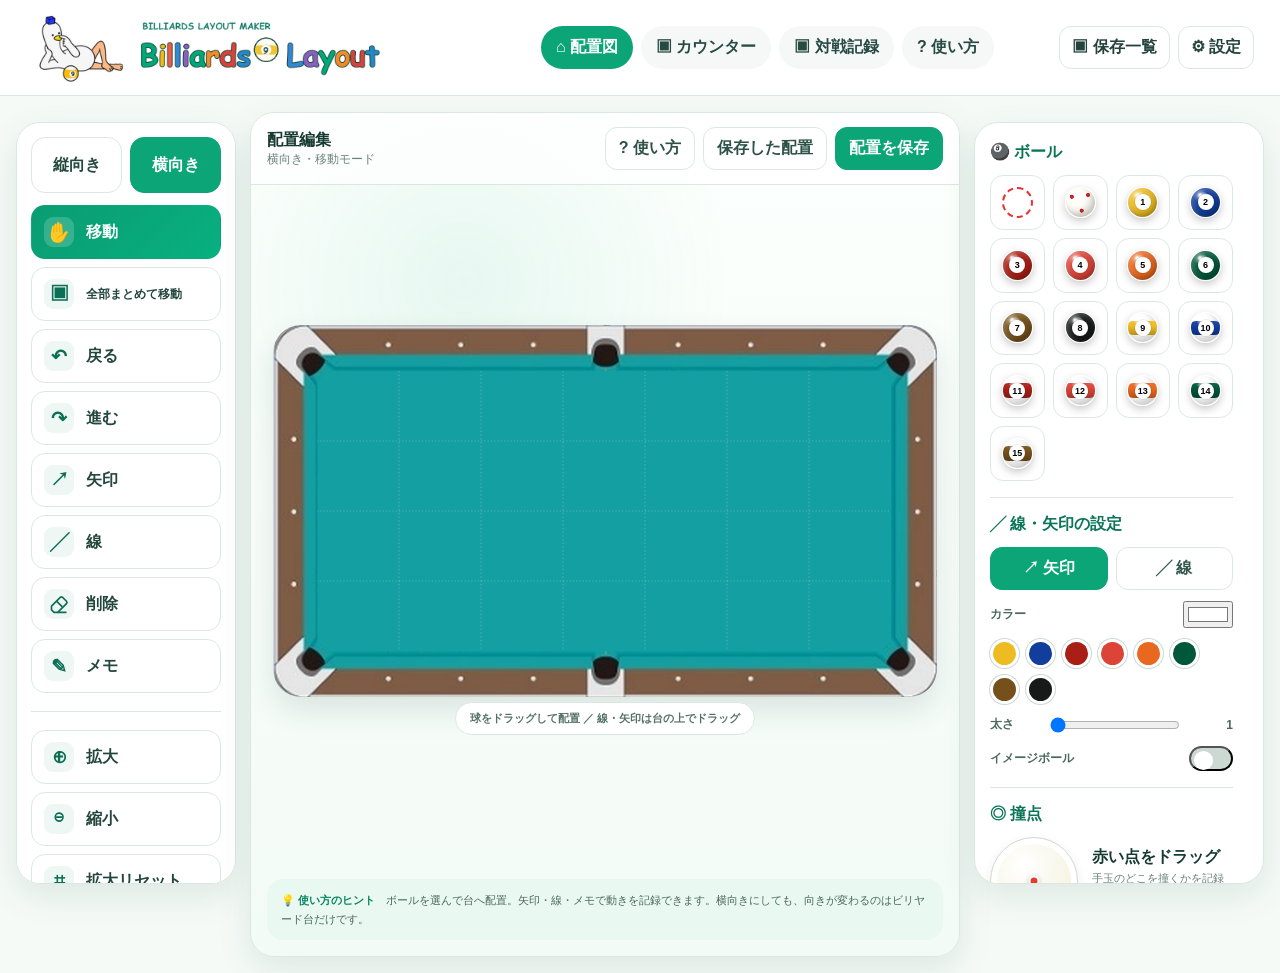
==== index.html @ 6b0c20bd "Point Counter nav to fresh redesigned page" ====
<!doctype html>
<html lang="ja">
<head>
<meta charset="utf-8">
<meta name="viewport" content="width=device-width,initial-scale=1,maximum-scale=1,user-scalable=no">
<title>Billiards - Layout</title>
<style>
:root{
  --green:#0ba577; --green2:#07845f; --deep:#123d35; --mint:#edf9f4;
  --line:#dbe8e2; --paper:#fff; --soft:#f8fbf9; --yellow:#ffc928;
  --shadow:0 12px 34px rgba(24,77,62,.10);
}
*{box-sizing:border-box}
html,body{margin:0;min-height:100%;font-family:Inter,"Hiragino Kaku Gothic ProN","Yu Gothic",Meiryo,sans-serif;color:#163a32;background:#f5faf7}
button,input,select,textarea{font:inherit}
button{cursor:pointer}
body{overflow-x:hidden}

.app-header{
  height:96px;background:#fff;border-bottom:1px solid var(--line);
  display:flex;align-items:center;justify-content:space-between;padding:0 26px;
  position:sticky;top:0;z-index:50
}
.brand{display:flex;align-items:center;min-width:450px}
.brand-ball{
  width:46px;height:46px;border-radius:50%;background:radial-gradient(circle at 35% 30%,#417b68,#12352d 70%);
  color:white;display:grid;place-items:center;font-weight:900;font-size:20px;border:2px solid #0a3229;
  box-shadow:inset 0 0 0 5px rgba(255,255,255,.06)
}
.brand small{display:block;letter-spacing:.14em;color:#0b8e67;font-weight:800;font-size:10px}
.brand h1{margin:2px 0 0;font-size:23px;letter-spacing:.02em}
.topnav{display:flex;align-items:center;gap:8px}
.topnav button{
  border:0;background:#f5f8f6;color:#274a41;border-radius:999px;padding:11px 15px;font-weight:800
}
.topnav button.active{background:var(--green);color:white}
.header-actions{display:flex;gap:8px}
.header-actions button{
  border:1px solid var(--line);background:white;border-radius:12px;padding:10px 12px;font-weight:800;color:#24443b
}

.quick-help{
  background:#fff;padding:10px 26px;border-bottom:1px solid var(--line);font-size:12px;color:#557168
}
.quick-help b{color:#0b8e67}
.layout{
  display:grid;grid-template-columns:220px minmax(520px,1fr) 290px;
  gap:14px;padding:16px;max-width:1536px;margin:0 auto;min-height:calc(100vh - 122px)
}
.panel{
  background:#fff;border:1px solid var(--line);border-radius:24px;box-shadow:var(--shadow)
}

/* left menu */
.left-panel{
  padding:14px;max-height:calc(100vh - 138px);overflow:auto;position:sticky;top:122px;align-self:start
}
.left-panel::-webkit-scrollbar{width:7px}
.left-panel::-webkit-scrollbar-thumb{background:#cdded6;border-radius:9px}
.orientation{display:grid;grid-template-columns:1fr 1fr;gap:8px;margin-bottom:12px}
.orientation button{
  min-height:56px;border:1px solid var(--line);background:#fff;border-radius:14px;font-weight:900;color:#264a40
}
.orientation button.active{background:var(--green);color:#fff;border-color:var(--green)}
.tool-list{display:grid;gap:8px}
.tool{
  width:100%;display:flex;align-items:center;gap:12px;min-height:54px;border:1px solid var(--line);
  border-radius:14px;background:#fff;color:#23463d;padding:9px 12px;font-weight:800;text-align:left
}
.tool .ico{
  width:30px;height:30px;border-radius:9px;background:#eef7f3;display:grid;place-items:center;
  font-size:19px;color:#0b6f56;flex:0 0 auto
}
.tool small{font-size:10px;color:#789087;font-weight:700}
.tool.active{background:linear-gradient(135deg,#0a9c72,#08b080);color:#fff;border-color:transparent}
.tool.active .ico{background:rgba(255,255,255,.18);color:#fff}
.tool.active small{color:#dff9ef}
.divider{height:1px;background:var(--line);margin:10px 0}
.danger{color:#8a3a35}.danger .ico{color:#b04b43;background:#fff1ef}

/* center */
.center-panel{
  position:relative;min-height:760px;overflow:hidden;background:
    radial-gradient(circle at 30% 20%,rgba(13,170,123,.08),transparent 32%),
    linear-gradient(#fcfffd,#f3fbf7);
  display:flex;flex-direction:column
}
.center-top{
  display:flex;justify-content:space-between;align-items:center;padding:14px 16px;border-bottom:1px solid var(--line);background:rgba(255,255,255,.78)
}
.center-top .status{font-size:12px;color:#6b837a}
.center-actions{display:flex;gap:8px}
.center-actions button{
  border:1px solid var(--line);background:#fff;border-radius:12px;padding:10px 13px;font-weight:900;color:#2d5148
}
.center-actions .primary{background:var(--green);color:#fff;border-color:var(--green)}
.stage{
  position:relative;flex:1;min-height:680px;display:grid;place-items:center;padding:26px 180px 48px 36px
}
.table-shell{position:relative;transform-origin:center;transition:transform .15s ease}
.table{
  width:360px;height:600px;border-radius:24px;padding:18px;position:relative;
  background:linear-gradient(90deg,#7b421f,#b66a34 13%,#8a451d 28%,#c37a40 55%,#7b421f 100%);
  box-shadow:0 24px 42px rgba(44,62,55,.20),inset 0 0 0 4px rgba(74,34,13,.42);
  transition:width .24s ease,height .24s ease
}
.table.landscape{width:650px;height:380px}
.cloth{
  position:relative;width:100%;height:100%;overflow:hidden;border-radius:12px;background:#08a978;
  border:2px solid rgba(0,0,0,.18);touch-action:none;
}
.cloth.grid{
  background-color:#08a978;
  background-image:linear-gradient(rgba(255,255,255,.25) 1px,transparent 1px),
                   linear-gradient(90deg,rgba(255,255,255,.25) 1px,transparent 1px);
  background-size:25% 14.285714%;
}
.cloth:before{
  content:"";position:absolute;left:50%;top:0;bottom:0;border-left:1px dashed rgba(255,255,255,.32)
}
.table.landscape .cloth:before{left:0;right:0;top:50%;bottom:auto;border-left:0;border-top:1px dashed rgba(255,255,255,.32)}
.pocket{position:absolute;width:30px;height:30px;border-radius:50%;background:#0b0c0c;z-index:5;box-shadow:inset 0 0 0 2px #000}
.p1{left:4px;top:4px}.p2{right:4px;top:4px}.p3{left:4px;top:50%;transform:translateY(-50%)}.p4{right:4px;top:50%;transform:translateY(-50%)}.p5{left:4px;bottom:4px}.p6{right:4px;bottom:4px}
.table.landscape .p3{left:50%;top:4px;transform:translateX(-50%)}.table.landscape .p4{left:50%;right:auto;top:auto;bottom:4px;transform:translateX(-50%)}
.ball{
  position:absolute;width:34px;height:34px;border-radius:50%;transform:translate(-50%,-50%);
  display:grid;place-items:center;font-weight:900;font-size:11px;color:#101010;border:2px solid rgba(255,255,255,.92);
  box-shadow:0 3px 8px rgba(0,0,0,.24);z-index:10;user-select:none;touch-action:none
}
.ball span{background:#fff;border-radius:50%;min-width:15px;height:15px;display:grid;place-items:center;font-size:9px}
.ball.cue span{display:none}
.ball.ghost{background:rgba(255,255,255,.12)!important;border:2px dashed #e53333!important;box-shadow:none!important;opacity:1}
.ball.ghost span{display:none}
#lineSvg{position:absolute;inset:0;width:100%;height:100%;overflow:visible;z-index:8;pointer-events:none}
.draw-line{pointer-events:stroke}
.note{
  position:absolute;z-index:12;min-width:90px;max-width:190px;padding:7px 9px;border-radius:10px;
  background:#fff7d7;color:#3a493f;border:1px solid #f0dc95;box-shadow:0 5px 14px rgba(0,0,0,.10);
  font-size:12px;font-weight:800;transform:translate(-50%,-50%);touch-action:none
}
.table-hint{
  position:absolute;left:50%;bottom:-38px;transform:translateX(-50%);
  background:white;border:1px solid var(--line);border-radius:999px;padding:8px 14px;font-size:11px;font-weight:800;color:#557168;white-space:nowrap
}

/* mascot / GPT-pet-ish */
.pet-zone{position:absolute;right:10px;bottom:8px;width:180px;height:250px;pointer-events:none;z-index:20}
.pet-bubble{
  position:absolute;right:4px;top:0;width:154px;background:#fffdf6;border:1px solid #e7e1ce;border-radius:28px;
  padding:13px 15px;font-size:12px;font-weight:900;line-height:1.55;box-shadow:0 8px 24px rgba(64,82,72,.10);
  transform:rotate(-4deg);opacity:.94
}
.pet-bubble:after{content:"";position:absolute;right:38px;bottom:-13px;border:8px solid transparent;border-top-color:#fffdf6;transform:rotate(-18deg)}
.pet{
  position:absolute;width:125px;right:4px;bottom:0;filter:drop-shadow(0 7px 5px rgba(50,70,60,.12));
  animation:petBob 2.6s ease-in-out infinite
}
@keyframes petBob{0%,100%{transform:translate(0,0) rotate(-1deg)}50%{transform:translate(-5px,-9px) rotate(2deg)}}
.pet-zone.walk .pet{animation:petWalk 5.4s ease-in-out infinite}
@keyframes petWalk{
  0%,100%{transform:translate(0,0) rotate(-1deg)}
  30%{transform:translate(-25px,-8px) rotate(3deg)}
  55%{transform:translate(-48px,1px) rotate(-2deg)}
  78%{transform:translate(-20px,-12px) rotate(2deg)}
}

/* right */
.right-panel{padding:15px;max-height:calc(100vh - 138px);overflow:auto;position:sticky;top:122px;align-self:start}
.section{padding:4px 0 16px}.section+.section{border-top:1px solid var(--line);padding-top:16px}
.section-title{display:flex;align-items:center;gap:8px;font-weight:950;color:#0b7557;margin-bottom:12px}
.ball-palette{display:grid;grid-template-columns:repeat(4,1fr);gap:8px}
.ball-pick{
  aspect-ratio:1;border:1px solid var(--line);border-radius:13px;background:#fff;display:grid;place-items:center;padding:5px
}
.mini-ball{
  width:36px;height:36px;border-radius:50%;display:grid;place-items:center;font-size:10px;font-weight:900;border:2px solid white;box-shadow:0 2px 7px rgba(0,0,0,.18)
}
.mini-ball span{background:white;border-radius:50%;width:15px;height:15px;display:grid;place-items:center}
.controls-grid{display:grid;gap:11px}
.row{display:flex;align-items:center;justify-content:space-between;gap:10px;font-size:12px;color:#4d695f;font-weight:800}
.swatches{display:flex;gap:7px;flex-wrap:wrap}
.swatch{width:29px;height:29px;border-radius:50%;border:3px solid #fff;box-shadow:0 0 0 1px #cbdad3}
.swatch.active{box-shadow:0 0 0 3px #0a9f73}
.line-type{display:grid;grid-template-columns:1fr 1fr;gap:8px}
.line-type button{border:1px solid var(--line);background:#fff;border-radius:12px;padding:10px;font-weight:900;color:#34584e}
.line-type button.active{background:var(--green);color:#fff;border-color:var(--green)}
.switch{position:relative;width:44px;height:25px;border-radius:999px;background:#ccd9d3;flex:0 0 auto}
.switch i{position:absolute;width:19px;height:19px;top:3px;left:3px;border-radius:50%;background:#fff;transition:.18s}
.switch.on{background:var(--green)}.switch.on i{left:22px}
.cue-card{display:flex;align-items:center;gap:14px}
.cue-diagram{
  width:88px;height:88px;border-radius:50%;background:radial-gradient(circle at 38% 32%,#fff,#f5f3df 72%,#ddd9c9);
  border:1px solid #cfd9d3;box-shadow:inset 0 0 0 6px #fff,0 4px 12px rgba(0,0,0,.08);position:relative;touch-action:none
}
.tip-dot{position:absolute;width:11px;height:11px;border-radius:50%;background:#e43b30;border:2px solid white;box-shadow:0 1px 4px rgba(0,0,0,.25);transform:translate(-50%,-50%)}
.cue-side button{border:0;background:none;color:#0b6f56;text-decoration:underline;font-weight:900;padding:0;margin-top:7px}
.tip-help{font-size:11px;color:#6c8179;margin-top:3px}
.guide-foot{margin:14px 16px 16px;background:#eaf8f2;border-radius:16px;padding:12px 14px;font-size:11px;color:#49685e;line-height:1.7}
.guide-foot b{color:#07865f}

/* dialogs */
dialog{border:0;border-radius:22px;box-shadow:0 28px 80px rgba(16,48,39,.25);max-width:min(680px,92vw);color:#173c33}
dialog::backdrop{background:rgba(11,39,31,.34);backdrop-filter:blur(3px)}
.dialog-head{display:flex;justify-content:space-between;align-items:center;gap:18px}
.dialog-head h2{margin:0}.dialog-head button{border:0;background:#eef5f2;border-radius:10px;padding:8px 11px}
.guide-list{padding-left:22px;line-height:1.7}.guide-list li{margin:9px 0}.guide-list b{display:block;color:#0a7758}
.saved-list{display:grid;gap:9px;min-width:min(520px,80vw);margin-top:14px}
.saved-item{display:flex;align-items:center;justify-content:space-between;gap:10px;border:1px solid var(--line);border-radius:13px;padding:11px}
.saved-item button{border:0;border-radius:9px;padding:7px 9px;font-weight:800}.open-btn{background:#e8f7f1;color:#087457}.delete-btn{background:#fff0ee;color:#a23d35}
.memo-dialog textarea{width:100%;min-height:110px;border:1px solid var(--line);border-radius:12px;padding:10px;margin:12px 0}
.memo-dialog .actions{display:flex;justify-content:flex-end;gap:8px}.memo-dialog button{border:0;border-radius:10px;padding:9px 12px;font-weight:900}
.memo-dialog .ok{background:var(--green);color:#fff}

@media(max-width:1100px){
  .layout{grid-template-columns:190px minmax(430px,1fr) 250px}
  .stage{padding-right:145px}
  .pet-zone{transform:scale(.88);transform-origin:bottom right}
}
@media(max-width:860px){
  .app-header{height:auto;min-height:68px;padding:10px 13px}.brand h1{font-size:18px}.topnav{display:none}.header-actions{display:none}
  .quick-help{padding:8px 12px}
  .layout{grid-template-columns:76px 1fr;gap:8px;padding:8px}
  .left-panel{padding:8px;top:98px}.orientation{grid-template-columns:1fr}.orientation button{min-height:44px;font-size:12px}
  .tool{padding:7px;justify-content:center}.tool .text{display:none}.tool .ico{width:40px;height:40px}
  .center-panel{min-height:690px}.stage{padding:20px 10px 190px}
  .right-panel{position:relative;top:auto;grid-column:1/-1;max-height:none}
  .pet-zone{right:0;bottom:4px;transform:scale(.76);transform-origin:bottom right}
  .table{width:300px;height:500px}.table.landscape{width:560px;height:320px}
}

/* ===== Realistic table / ball visual override ===== */
#diagram{scroll-margin-top:118px}
.table{border-radius:22px;padding:17px;background:repeating-linear-gradient(0deg,rgba(255,255,255,.045) 0 1px,rgba(45,19,6,.045) 1px 3px,transparent 3px 7px),linear-gradient(90deg,#5b2810 0%,#8d421d 5%,#c06c37 11%,#793617 20%,#a85024 31%,#d17e43 45%,#91431c 57%,#b7602d 72%,#743116 84%,#bc6934 94%,#5f2910 100%);border:2px solid #4a210d;box-shadow:0 22px 38px rgba(25,55,45,.20),inset 0 0 0 2px rgba(255,205,153,.17),inset 0 0 0 5px rgba(51,20,7,.28)}
.table:before{inset:7px;border-radius:17px;box-shadow:inset 0 2px 3px rgba(255,220,180,.20),inset 0 -4px 7px rgba(30,9,2,.33),0 0 0 1px rgba(24,9,3,.35)}
.table:after{inset:16px;border-radius:11px;box-shadow:inset 0 0 0 10px #0c8667,inset 0 1px 1px rgba(255,255,255,.15),inset 0 -2px 3px rgba(0,0,0,.22)}
.cloth{border-radius:9px;background:radial-gradient(ellipse at 45% 34%,rgba(31,206,152,.16),transparent 42%),linear-gradient(110deg,#0aac7d 0%,#0caf7e 42%,#08a476 70%,#07986d 100%);box-shadow:inset 0 0 25px rgba(0,0,0,.06),inset 0 1px 2px rgba(255,255,255,.12)}
.cloth.grid{background-image:linear-gradient(rgba(255,255,255,.30) 1.5px,transparent 1.5px),linear-gradient(90deg,rgba(255,255,255,.30) 1.5px,transparent 1.5px),radial-gradient(ellipse at 45% 34%,rgba(31,206,152,.16),transparent 42%),linear-gradient(110deg,#0aac7d 0%,#0caf7e 42%,#08a476 70%,#07986d 100%);background-size:25% 14.285714%,25% 14.285714%,100% 100%,100% 100%}
.pocket{width:31px;height:31px;background:radial-gradient(circle at 42% 38%,#161616 0 20%,#050505 58%,#000 100%);border:1px solid #2b1307;box-shadow:inset 0 0 7px #000,0 0 0 2px rgba(67,28,8,.55),0 2px 3px rgba(0,0,0,.35)}
.p1{left:2px;top:2px}.p2{right:2px;top:2px}.p3{left:2px}.p4{right:2px}.p5{left:2px;bottom:2px}.p6{right:2px;bottom:2px}
.rail-sights{position:absolute;z-index:6;pointer-events:none;display:flex;justify-content:space-evenly;align-items:center}.rail-sights i{width:5px;height:5px;background:#fff;transform:rotate(45deg);border-radius:1px;box-shadow:0 0 0 1px rgba(70,33,12,.23),0 1px 2px rgba(0,0,0,.25)}
.rail-sights-top{left:45px;right:45px;top:7px;height:10px}.rail-sights-bottom{left:45px;right:45px;bottom:7px;height:10px}.rail-sights-left{top:43px;bottom:43px;left:7px;width:10px;flex-direction:column}.rail-sights-right{top:43px;bottom:43px;right:7px;width:10px;flex-direction:column}
.table.landscape .rail-sights-top,.table.landscape .rail-sights-bottom{left:55px;right:55px}.table.landscape .rail-sights-left,.table.landscape .rail-sights-right{top:46px;bottom:46px}
.ball{width:33px;height:33px;border:1.5px solid rgba(255,255,255,.96);box-shadow:0 3px 7px rgba(0,0,0,.30),inset -4px -5px 7px rgba(0,0,0,.20),inset 3px 3px 6px rgba(255,255,255,.24)}
.ball:before{inset:3px auto auto 5px;width:34%;height:25%;background:radial-gradient(ellipse at center,rgba(255,255,255,.92),rgba(255,255,255,.12) 72%,transparent 74%)}
.ball.solid{background:radial-gradient(circle at 35% 30%,rgba(255,255,255,.72) 0 7%,rgba(255,255,255,.18) 15%,transparent 24%),radial-gradient(circle at 42% 38%,var(--ball-color) 0 58%,color-mix(in srgb,var(--ball-color) 72%,black) 100%)}
.ball.stripe{background:radial-gradient(circle at 35% 30%,rgba(255,255,255,.74) 0 7%,rgba(255,255,255,.18) 15%,transparent 24%),radial-gradient(circle at 50% 45%,#fff 0 64%,#e5e5e1 100%)}
.ball.stripe:after{left:-8%;right:-8%;top:31%;height:38%;background:linear-gradient(180deg,color-mix(in srgb,var(--ball-color) 92%,white) 0%,var(--ball-color) 30%,color-mix(in srgb,var(--ball-color) 76%,black) 100%);box-shadow:inset 0 1px 1px rgba(255,255,255,.26),inset 0 -1px 2px rgba(0,0,0,.12)}
.ball.cue{background:radial-gradient(circle at 34% 29%,#fff 0 8%,rgba(255,255,255,.45) 17%,transparent 26%),radial-gradient(circle at 45% 42%,#fffef8 0 52%,#ebe8dc 78%,#d5d1c4 100%)}
.ball span{min-width:15px;height:15px;font-size:8px;box-shadow:0 0 0 1px rgba(0,0,0,.08),inset 0 1px 1px rgba(255,255,255,.7)}
.mini-ball{--ball-color:#fff;position:relative;overflow:hidden;width:38px;height:38px;background:#fff;border:1.5px solid rgba(255,255,255,.98);box-shadow:0 3px 8px rgba(0,0,0,.22),inset -4px -5px 7px rgba(0,0,0,.18),inset 3px 3px 6px rgba(255,255,255,.24)}
.mini-ball:before{content:"";position:absolute;left:6px;top:4px;width:12px;height:9px;border-radius:50%;background:radial-gradient(ellipse at center,rgba(255,255,255,.92),rgba(255,255,255,.08) 72%,transparent 74%);z-index:2}
.mini-ball.solid{background:radial-gradient(circle at 38% 34%,rgba(255,255,255,.22) 0 15%,transparent 23%),radial-gradient(circle at 45% 42%,var(--ball-color) 0 58%,color-mix(in srgb,var(--ball-color) 72%,black) 100%)}
.mini-ball.stripe{background:radial-gradient(circle at 45% 42%,#fff 0 62%,#e7e6e2 100%)}
.mini-ball.stripe:after{content:"";position:absolute;left:-8%;right:-8%;top:31%;height:38%;background:linear-gradient(180deg,color-mix(in srgb,var(--ball-color) 92%,white),var(--ball-color) 38%,color-mix(in srgb,var(--ball-color) 76%,black));border-radius:999px;z-index:1}
.mini-ball.cue{background:radial-gradient(circle at 35% 30%,#fff 0 10%,rgba(255,255,255,.35) 17%,transparent 25%),radial-gradient(circle at 45% 42%,#fffef8 0 52%,#ebe8dc 78%,#d5d1c4 100%)}
.mini-ball span{position:relative;z-index:3;width:16px;height:16px;font-size:9px;box-shadow:0 0 0 1px rgba(0,0,0,.07)}


/* ===== V5 TABLE VISUAL REPLACEMENT ONLY ===== */
#diagram .table{
  width:360px;height:600px;padding:27px;border:0;border-radius:11px;position:relative;overflow:visible;
  background:linear-gradient(90deg,rgba(255,255,255,.025),transparent 15% 85%,rgba(0,0,0,.10)),linear-gradient(180deg,#42121d 0%,#351018 48%,#45131e 100%);
  box-shadow:0 18px 36px rgba(34,67,55,.18),inset 0 0 0 1px rgba(30,6,12,.34);transition:width .24s ease,height .24s ease
}
#diagram .table.landscape{width:650px;height:380px}
#diagram .table::before,#diagram .table::after{content:none!important;display:none!important}
#diagram .cloth{position:relative;width:100%;height:100%;overflow:hidden;border-radius:2px;border:10px solid #0d765a;background:linear-gradient(180deg,#0ccf76 0%,#08c86f 52%,#08bd69 100%);background-clip:padding-box;box-shadow:inset 0 0 18px rgba(0,0,0,.055),0 0 0 1px rgba(4,82,58,.58);touch-action:none}
#diagram .cloth.grid{background-image:linear-gradient(rgba(255,255,255,.34) 1.5px,transparent 1.5px),linear-gradient(90deg,rgba(255,255,255,.34) 1.5px,transparent 1.5px),linear-gradient(180deg,#0ccf76 0%,#08c86f 52%,#08bd69 100%);background-size:25% 14.285714%,25% 14.285714%,100% 100%}
#diagram .cloth::before{content:"";position:absolute;left:50%;top:0;bottom:0;border-left:1px dashed rgba(255,255,255,.27);pointer-events:none}
#diagram .table.landscape .cloth::before{left:0;right:0;top:50%;bottom:auto;border-left:0;border-top:1px dashed rgba(255,255,255,.27)}
#diagram .corner-cap,#diagram .side-cap{position:absolute;z-index:3;display:block;pointer-events:none;background:linear-gradient(90deg,rgba(255,255,255,.18),transparent 32% 70%,rgba(75,29,5,.18)),linear-gradient(180deg,#e0a35a 0%,#c87a31 50%,#a9561f 100%);box-shadow:inset 0 1px 2px rgba(255,235,191,.55),inset 0 -3px 5px rgba(103,42,8,.28),0 1px 2px rgba(47,20,6,.22)}
#diagram .corner-cap{width:43px;height:40px}
#diagram .cap-tl{left:-1px;top:-1px;border-radius:12px 4px 5px 4px}#diagram .cap-tr{right:-1px;top:-1px;border-radius:4px 12px 4px 5px}#diagram .cap-bl{left:-1px;bottom:-1px;border-radius:4px 5px 4px 12px}#diagram .cap-br{right:-1px;bottom:-1px;border-radius:5px 4px 12px 4px}
#diagram .side-cap{width:36px;height:44px;top:50%;transform:translateY(-50%)}#diagram .side-left{left:-1px;border-radius:4px 12px 12px 4px}#diagram .side-right{right:-1px;border-radius:12px 4px 4px 12px}
#diagram .table.landscape .side-left{width:44px;height:36px;left:50%;right:auto;top:-1px;bottom:auto;transform:translateX(-50%);border-radius:4px 4px 12px 12px}
#diagram .table.landscape .side-right{width:44px;height:36px;left:50%;right:auto;top:auto;bottom:-1px;transform:translateX(-50%);border-radius:12px 12px 4px 4px}
#diagram .rail-sights{position:absolute;z-index:5;pointer-events:none;display:flex;justify-content:space-evenly;align-items:center}
#diagram .rail-sights i{width:4px;height:4px;border-radius:50%;background:#fff;transform:none;box-shadow:0 0 0 1px rgba(42,12,17,.22),0 1px 2px rgba(0,0,0,.20)}
#diagram .rail-sights-top{left:49px;right:49px;top:10px;height:7px}#diagram .rail-sights-bottom{left:49px;right:49px;bottom:10px;height:7px}#diagram .rail-sights-left{top:54px;bottom:54px;left:10px;width:7px;flex-direction:column}#diagram .rail-sights-right{top:54px;bottom:54px;right:10px;width:7px;flex-direction:column}
#diagram .table.landscape .rail-sights-top,#diagram .table.landscape .rail-sights-bottom{left:64px;right:64px}#diagram .table.landscape .rail-sights-left,#diagram .table.landscape .rail-sights-right{top:50px;bottom:50px}
#diagram .pocket{position:absolute;width:26px;height:26px;border-radius:50%;z-index:8;background:radial-gradient(circle at 42% 38%,#1d1d1d 0 12%,#080808 48%,#000 78%);border:1px solid rgba(0,0,0,.72);box-shadow:inset 0 0 6px #000,0 0 0 1px rgba(44,15,8,.42),0 2px 3px rgba(0,0,0,.30)}
#diagram .p1{left:14px;top:14px}#diagram .p2{right:14px;top:14px}#diagram .p3{left:14px;top:50%;transform:translateY(-50%)}#diagram .p4{right:14px;top:50%;transform:translateY(-50%)}#diagram .p5{left:14px;bottom:14px}#diagram .p6{right:14px;bottom:14px}
#diagram .table.landscape .p3{left:50%;right:auto;top:14px;bottom:auto;transform:translateX(-50%)}#diagram .table.landscape .p4{left:50%;right:auto;top:auto;bottom:14px;transform:translateX(-50%)}
#diagram .ball{--ball-color:#fff;width:33px;height:33px;border-radius:50%;overflow:hidden;border:1.5px solid rgba(255,255,255,.96);box-shadow:0 3px 7px rgba(0,0,0,.28),inset -4px -5px 7px rgba(0,0,0,.18),inset 3px 3px 6px rgba(255,255,255,.24);background:#fff}
#diagram .ball::before{content:"";position:absolute;left:5px;top:4px;width:12px;height:9px;border-radius:50%;background:radial-gradient(ellipse at center,rgba(255,255,255,.90),rgba(255,255,255,.10) 72%,transparent 74%);z-index:4;pointer-events:none}
#diagram .ball.solid{background:radial-gradient(circle at 40% 36%,rgba(255,255,255,.18) 0 12%,transparent 22%),radial-gradient(circle at 45% 42%,var(--ball-color) 0 58%,color-mix(in srgb,var(--ball-color) 70%,black) 100%)}
#diagram .ball.stripe{background:radial-gradient(circle at 45% 42%,#fff 0 62%,#e7e5df 100%)}
#diagram .ball.stripe::after{content:"";position:absolute;left:-8%;right:-8%;top:31%;height:38%;z-index:1;border-radius:999px;background:linear-gradient(180deg,color-mix(in srgb,var(--ball-color) 90%,white),var(--ball-color) 36%,color-mix(in srgb,var(--ball-color) 76%,black))}
#diagram .ball.cue{background:radial-gradient(circle at 35% 30%,#fff 0 10%,rgba(255,255,255,.38) 18%,transparent 26%),radial-gradient(circle at 45% 42%,#fffef8 0 52%,#ebe8dc 78%,#d5d1c4 100%)}
#diagram .ball span{position:relative;z-index:5;width:15px;min-width:15px;height:15px;font-size:8px;color:#101010}

#diagram .table.landscape .cloth.grid{background-size:14.285714% 25%,14.285714% 25%,100% 100%}
@media(min-width:1101px){.reference-dog{position:absolute;left:44px;top:310px;width:130px;height:153px;pointer-events:none;background:url("assets/reference-screen.png") -365px -498px / 1672px 832px no-repeat;mix-blend-mode:multiply;z-index:2}}
@media(max-width:1100px){.reference-dog{display:none}}
#diagram .cloth::before{display:none}
.left-panel .tool .text{white-space:nowrap}
.left-panel .tool[data-tool="group"] .text{font-size:12px}
/* Reference table: walnut rails, silver pocket castings and recessed openings. */
#diagram .table.landscape{width:650px;height:365px;padding:28px;border:2px solid #a9b4b4;border-radius:3px;background:#e6e8e8;box-shadow:0 14px 30px rgba(26,62,61,.16),inset 0 0 0 2px #f7f8f8}
#diagram .table.landscape::before{content:""!important;display:block!important;position:absolute;inset:5px;border:2px solid #8c9b9c;border-radius:20px;background:#765e4c;box-shadow:inset 0 1px 0 #b49e8c,inset 0 -1px 0 #463a33;z-index:0}
#diagram .table.landscape::after{content:""!important;display:block!important;position:absolute;inset:24px;border:4px solid #2a7e82;border-radius:10px;background:#178f98;box-shadow:inset 0 0 8px #076f77;z-index:0}
#diagram .table.landscape .cloth{z-index:1;border:7px solid #087e86;border-radius:7px;background:#15929a;box-shadow:inset 0 0 9px rgba(0,69,75,.28),0 0 0 1px #0b6f75}
#diagram .table.landscape .cloth.grid{background-image:url("data:image/svg+xml,%3Csvg xmlns='http://www.w3.org/2000/svg' viewBox='0 0 700 300' preserveAspectRatio='none'%3E%3Cg fill='none' stroke='%23ffffff' stroke-opacity='.33' stroke-width='.8' stroke-dasharray='1.5 2.5'%3E%3Cpath d='M100 0V300M200 0V300M300 0V300M400 0V300M500 0V300M600 0V300M0 75H700M0 150H700M0 225H700'/%3E%3C/g%3E%3C/svg%3E"),linear-gradient(#15929a,#15929a);background-size:100% 100%,100% 100%}
#diagram .table.landscape .corner-cap{width:65px;height:65px;border:0;border-radius:0;background:linear-gradient(135deg,#f9fafa,#d5d9da 68%,#f8f9f9);box-shadow:none;z-index:4}
#diagram .table.landscape .corner-cap::after{content:"";position:absolute;left:4px;top:4px;width:54px;height:54px;border:2px solid #9da9aa;border-radius:50%;box-shadow:0 0 0 3px #ffffff9c}
#diagram .table.landscape .cap-tl{left:1px;top:1px;clip-path:polygon(0 0,100% 0,0 100%)}
#diagram .table.landscape .cap-tr{right:1px;top:1px;clip-path:polygon(0 0,100% 0,100% 100%)}
#diagram .table.landscape .cap-bl{left:1px;bottom:1px;clip-path:polygon(0 0,0 100%,100% 100%)}
#diagram .table.landscape .cap-br{right:1px;bottom:1px;clip-path:polygon(100% 0,0 100%,100% 100%)}
#diagram .table.landscape .side-cap{left:50%;right:auto;width:36px;height:48px;transform:translateX(-50%);border:1px solid #c0c9ca;background:linear-gradient(90deg,#fafafa,#cbd3d3 48%,#f9fafa);box-shadow:inset 0 0 0 2px #f5f6f6;z-index:5}
#diagram .table.landscape .side-left{top:0;bottom:auto;border-radius:0 0 11px 11px}
#diagram .table.landscape .side-right{top:auto;bottom:0;border-radius:11px 11px 0 0}
#diagram .table.landscape .pocket{width:29px;height:29px;border:2px solid #5b6b68;border-radius:50%;background:radial-gradient(circle at 50% 34%,#172124 0 30%,#050809 67%,#000 100%);box-shadow:inset 0 3px 6px #000,0 0 0 2px #e8ebeb,0 2px 3px #20302f66;z-index:9}
#diagram .table.landscape .p1{left:30px;top:30px}#diagram .table.landscape .p2{right:30px;top:30px}
#diagram .table.landscape .p5{left:30px;bottom:30px}#diagram .table.landscape .p6{right:30px;bottom:30px}
#diagram .table.landscape .p3{left:50%;top:13px;transform:translateX(-50%)}#diagram .table.landscape .p4{left:50%;bottom:13px;transform:translateX(-50%)}
#diagram .table.landscape .rail-sights i{width:4px;height:4px;background:#f6f7f7;box-shadow:0 1px 2px #3f3128}
.stage:has(.table.landscape) .reference-dog{display:none}
#diagram .table:not(.landscape){width:365px;height:650px;padding:28px;border:2px solid #a9b4b4;border-radius:3px;background:#e6e8e8;box-shadow:0 14px 30px rgba(26,62,61,.16),inset 0 0 0 2px #f7f8f8}
#diagram .table:not(.landscape)::before{content:""!important;display:block!important;position:absolute;inset:5px;border:2px solid #8c9b9c;border-radius:20px;background:#765e4c;box-shadow:inset 0 1px 0 #b49e8c,inset 0 -1px 0 #463a33;z-index:0}
#diagram .table:not(.landscape)::after{content:""!important;display:block!important;position:absolute;inset:24px;border:4px solid #2a7e82;border-radius:10px;background:#178f98;box-shadow:inset 0 0 8px #076f77;z-index:0}
#diagram .table:not(.landscape) .cloth{z-index:1;border:7px solid #087e86;border-radius:7px;background:#15929a;box-shadow:inset 0 0 9px rgba(0,69,75,.28),0 0 0 1px #0b6f75}
#diagram .table:not(.landscape) .cloth.grid{background-image:url("data:image/svg+xml,%3Csvg xmlns='http://www.w3.org/2000/svg' viewBox='0 0 300 700' preserveAspectRatio='none'%3E%3Cg fill='none' stroke='%23ffffff' stroke-opacity='.33' stroke-width='.8' stroke-dasharray='1.5 2.5'%3E%3Cpath d='M75 0V700M150 0V700M225 0V700M0 100H300M0 200H300M0 300H300M0 400H300M0 500H300M0 600H300'/%3E%3C/g%3E%3C/svg%3E"),linear-gradient(#15929a,#15929a);background-size:100% 100%,100% 100%}
#diagram .table:not(.landscape) .corner-cap{width:65px;height:65px;border:0;border-radius:0;background:linear-gradient(135deg,#f9fafa,#d5d9da 68%,#f8f9f9);box-shadow:none;z-index:4}
#diagram .table:not(.landscape) .corner-cap::after{content:"";position:absolute;left:4px;top:4px;width:54px;height:54px;border:2px solid #9da9aa;border-radius:50%;box-shadow:0 0 0 3px #ffffff9c}
#diagram .table:not(.landscape) .cap-tl{left:1px;top:1px;clip-path:polygon(0 0,100% 0,0 100%)}
#diagram .table:not(.landscape) .cap-tr{right:1px;top:1px;clip-path:polygon(0 0,100% 0,100% 100%)}
#diagram .table:not(.landscape) .cap-bl{left:1px;bottom:1px;clip-path:polygon(0 0,0 100%,100% 100%)}
#diagram .table:not(.landscape) .cap-br{right:1px;bottom:1px;clip-path:polygon(100% 0,0 100%,100% 100%)}
#diagram .table:not(.landscape) .side-cap{width:48px;height:36px;top:50%;transform:translateY(-50%);border:1px solid #c0c9ca;background:linear-gradient(#fafafa,#cbd3d3 48%,#f9fafa);box-shadow:inset 0 0 0 2px #f5f6f6;z-index:5}
#diagram .table:not(.landscape) .side-left{left:0;border-radius:0 11px 11px 0}
#diagram .table:not(.landscape) .side-right{right:0;border-radius:11px 0 0 11px}
#diagram .table:not(.landscape) .pocket{width:29px;height:29px;border:2px solid #5b6b68;border-radius:50%;background:radial-gradient(circle at 50% 34%,#172124 0 30%,#050809 67%,#000 100%);box-shadow:inset 0 3px 6px #000,0 0 0 2px #e8ebeb,0 2px 3px #20302f66;z-index:9}
#diagram .table:not(.landscape) .p1{left:30px;top:30px}#diagram .table:not(.landscape) .p2{right:30px;top:30px}
#diagram .table:not(.landscape) .p5{left:30px;bottom:30px}#diagram .table:not(.landscape) .p6{right:30px;bottom:30px}
#diagram .table:not(.landscape) .p3{left:13px;top:50%;transform:translateY(-50%)}#diagram .table:not(.landscape) .p4{right:13px;top:50%;transform:translateY(-50%)}
/* Keep the supplied frame pixels, and replace only the marked-up playing cloth. */
#diagram .table.landscape{padding:0;border:0;border-radius:0;background:transparent url("assets/reference-table-clean-v2.png") -7px -11px / 104.12% 105.79% no-repeat;box-shadow:0 14px 30px rgba(26,62,61,.12)}
#diagram .table.landscape::before,#diagram .table.landscape::after{display:none!important;content:none!important}
#diagram .table.landscape .corner-cap,#diagram .table.landscape .side-cap,#diagram .table.landscape .rail-sights,#diagram .table.landscape .pocket{display:none!important}
#diagram .table.landscape .cloth{position:absolute;left:6.7%;top:12.4%;width:86.4%;height:75.2%;border:0;border-radius:0;box-shadow:none;clip-path:polygon(10px 0,calc(100% - 10px) 0,100% 10px,100% calc(100% - 10px),calc(100% - 10px) 100%,10px 100%,0 calc(100% - 10px),0 10px)}
#diagram .table.landscape .cloth.grid{background-image:url("data:image/svg+xml,%3Csvg xmlns='http://www.w3.org/2000/svg' viewBox='0 0 700 300' preserveAspectRatio='none'%3E%3Cg fill='none' stroke='%23ffffff' stroke-opacity='.33' stroke-width='.8' stroke-dasharray='1.5 2.5'%3E%3Cpath d='M100 0V300M200 0V300M300 0V300M400 0V300M500 0V300M600 0V300M0 75H700M0 150H700M0 225H700'/%3E%3C/g%3E%3C/svg%3E"),linear-gradient(#149fa2,#149fa2);background-size:100% 100%,100% 100%}
#diagram .table.landscape .cloth:not(.grid){background:#149fa2}
#diagram .table.landscape .cloth-edge-cover{display:none!important}
#diagram .table:not(.landscape) .cloth-edge-cover{display:none}
/* The frame artwork remains the original image; only its display size changes. */
.stage{padding:20px 22px 48px;min-width:0}
.table-shell{width:100%;display:flex;justify-content:center}
#diagram .table.landscape{width:100%;height:auto;aspect-ratio:650/365;max-width:none;background-position:26% 52%;border-radius:28px;overflow:hidden}
#diagram .table.landscape .cloth-edge-cover{left:16%;top:10.7%;width:3.85%;height:1.92%}
#diagram .table:not(.landscape){flex:none}
#petZone{display:none!important}
#diagram .ball{width:15px;height:15px;cursor:grab}
#diagram .ball:active{cursor:grabbing}
#diagram .ball span{width:7px;min-width:7px;height:7px;font-size:5px}
#diagram .ball::before{left:2px;top:1px;width:5px;height:4px}
.mini-ball{width:31px;height:31px}
.mini-ball.ghost-pick{background:rgba(255,255,255,.18)!important;border:2px dashed #e53333!important;box-shadow:none!important}
.mini-ball.ghost-pick::before,.mini-ball.ghost-pick::after{display:none!important}
.mini-ball.solid,.ball.solid{background:radial-gradient(circle at 31% 24%,rgba(255,255,255,.88) 0 3%,rgba(255,255,255,.28) 10%,transparent 24%),radial-gradient(circle at 43% 37%,var(--ball-color) 0 56%,color-mix(in srgb,var(--ball-color) 65%,black) 100%)!important}
.mini-ball.stripe::after,.ball.stripe::after{top:25%!important;height:50%!important}
#aimGuide{position:absolute;inset:0;z-index:7;pointer-events:none;display:none}
#aimGuide.visible{display:block}
#aimGuide::before,#aimGuide::after{content:"";position:absolute;border-color:rgba(255,255,255,.72);filter:drop-shadow(0 0 1px #22595b)}
#aimGuide::before{left:var(--aim-x);top:0;bottom:0;border-left:1px solid}
#aimGuide::after{top:var(--aim-y);left:0;right:0;border-top:1px solid}
.right-panel{min-width:0;scrollbar-gutter:stable}
.row input[type="range"]{flex:1 1 auto;min-width:0;max-width:130px;touch-action:none}
.row #widthValue{min-width:1.5em;text-align:right;flex:none}
@media(max-width:860px){.stage{padding:16px 10px 48px}#diagram .table.landscape{width:100%}.brand{min-width:0}.brand-logo{width:310px;height:66px}}
.brand-logo{display:block;width:440px;height:86px;object-fit:contain;object-position:left center;flex:none}
.brand h1{display:flex;align-items:center;gap:6px}
.brand-nine{position:relative;width:25px;height:25px;flex:none;border-radius:50%;background:radial-gradient(circle at 30% 23%,#fff 0 6%,transparent 21%),linear-gradient(to bottom,#f9f9f4 0 26%,#e8b624 27% 74%,#f9f9f4 75%);border:1px solid #d6d5c7;box-shadow:inset -3px -3px 5px #66532166,0 2px 4px #0004}
.brand-nine::after{content:"9";position:absolute;left:50%;top:50%;transform:translate(-50%,-50%);width:13px;height:13px;border-radius:50%;background:#fff;color:#222;display:grid;place-items:center;font-size:9px;font-weight:900;line-height:1}
.mini-ball.cue::after,#diagram .ball.cue::after{content:"";position:absolute;inset:0;border-radius:50%;background:radial-gradient(circle at 20% 30%,#bf2728 0 1px,transparent 1.5px),radial-gradient(circle at 76% 24%,#bf2728 0 1px,transparent 1.5px),radial-gradient(circle at 54% 78%,#bf2728 0 1px,transparent 1.5px);pointer-events:none;z-index:4}
.mini-ball.cue::after{background:radial-gradient(circle at 20% 30%,#bf2728 0 1.8px,transparent 2.3px),radial-gradient(circle at 76% 24%,#bf2728 0 1.8px,transparent 2.3px),radial-gradient(circle at 54% 78%,#bf2728 0 1.8px,transparent 2.3px)}
.stage.can-pan{cursor:grab}.stage.is-panning{cursor:grabbing}.stage.can-pan .cloth{cursor:grab}.stage.is-panning .cloth{cursor:grabbing}
.palette-drag-preview{position:fixed;z-index:1000;pointer-events:none;transform:translate(-50%,-50%);opacity:.9}
.palette-drag-preview .mini-ball{width:24px;height:24px}
.ball-pick{touch-action:none}
.tool .ico svg{display:block;width:20px;height:20px}
/* Rotate the exact same frame image for portrait orientation. */
#diagram .table:not(.landscape){width:365px;height:650px;overflow:hidden;padding:0;border:0;border-radius:28px;background:none;box-shadow:0 14px 30px rgba(26,62,61,.12)}
#diagram .table:not(.landscape)::before{content:""!important;display:block!important;position:absolute;left:0;top:100%;width:178.0822%;height:56.1538%;border:0;border-radius:0;background:transparent url("assets/reference-table-clean-v2.png") 26% 52% / 104.12% 105.79% no-repeat;box-shadow:none;transform-origin:top left;transform:rotate(-90deg);z-index:0}
#diagram .table:not(.landscape)::after{display:none!important;content:none!important}
#diagram .table:not(.landscape) .corner-cap,#diagram .table:not(.landscape) .side-cap,#diagram .table:not(.landscape) .rail-sights,#diagram .table:not(.landscape) .pocket{display:none!important}
#diagram .table:not(.landscape) .cloth{position:absolute;left:12.4%;top:6.7%;width:75.2%;height:86.4%;border:0;border-radius:0;box-shadow:none;clip-path:polygon(10px 0,calc(100% - 10px) 0,100% 10px,100% calc(100% - 10px),calc(100% - 10px) 100%,10px 100%,0 calc(100% - 10px),0 10px)}
#diagram .table:not(.landscape) .cloth.grid{background-image:url("data:image/svg+xml,%3Csvg xmlns='http://www.w3.org/2000/svg' viewBox='0 0 300 700' preserveAspectRatio='none'%3E%3Cg fill='none' stroke='%23ffffff' stroke-opacity='.33' stroke-width='.8' stroke-dasharray='1.5 2.5'%3E%3Cpath d='M75 0V700M150 0V700M225 0V700M0 100H300M0 200H300M0 300H300M0 400H300M0 500H300M0 600H300'/%3E%3C/g%3E%3C/svg%3E"),linear-gradient(#149fa2,#149fa2);background-size:100% 100%,100% 100%}
#diagram .table:not(.landscape) .cloth:not(.grid){background:#149fa2}
</style>
</head>
<body>
<header class="app-header">
  <div class="brand">
    <img class="brand-logo" src="assets/brand-logo.png" alt="Billiards 9 Layout">
  </div>
  <nav class="topnav">
    <button class="active">⌂ 配置図</button><button type="button" onclick="location.href='counter.html?v=20260921-2'">▣ カウンター</button><button type="button" onclick="location.href='matches.html'">▣ 対戦記録</button><button id="guideTop">? 使い方</button>
  </nav>
  <div class="header-actions"><button id="savedTop">▣ 保存一覧</button><button id="guideTop2">⚙ 設定</button></div>
</header>

<main id="diagram" class="layout">
  <aside class="panel left-panel">
    <div class="orientation">
      <button id="portraitBtn" class="active">縦向き</button>
      <button id="landscapeBtn">横向き</button>
    </div>

    <div class="tool-list">
      <button class="tool active" data-tool="move"><span class="ico">✋</span><span class="text">移動</span></button>
      <button class="tool" data-tool="group"><span class="ico">▣</span><span class="text">全部まとめて移動</span></button>
      <button class="tool" id="undoBtn"><span class="ico">↶</span><span class="text">戻る</span></button>
      <button class="tool" id="redoBtn"><span class="ico">↷</span><span class="text">進む</span></button>
      <button class="tool" data-tool="arrow"><span class="ico">↗</span><span class="text">矢印</span></button>
      <button class="tool" data-tool="line"><span class="ico">╱</span><span class="text">線</span></button>
      <button class="tool" data-tool="erase"><span class="ico"><svg viewBox="0 0 24 24" fill="none" stroke="currentColor" stroke-width="2" stroke-linejoin="round" aria-hidden="true"><path d="M3 14.5 13.5 4a2 2 0 0 1 2.8 0L21 8.7a2 2 0 0 1 0 2.8L10.5 22H6l-3-3v-4.5Z"/><path d="m9 8.5 7 7M10.5 22H21"/></svg></span><span class="text">削除</span></button>
      <button class="tool" data-tool="memo"><span class="ico">✎</span><span class="text">メモ</span></button>
      <div class="divider"></div>
      <button class="tool" id="zoomInBtn"><span class="ico">⊕</span><span class="text">拡大</span></button>
      <button class="tool" id="zoomOutBtn"><span class="ico">⊖</span><span class="text">縮小</span></button>
      <button class="tool" id="zoomResetBtn"><span class="ico">⌗</span><span class="text">拡大リセット</span></button>
      <button class="tool" id="imageBtn"><span class="ico">⇩</span><span class="text">画像を保存</span></button>
      <button class="tool" id="saveBtn"><span class="ico">💾</span><span class="text">配置を保存</span></button>
      <div class="divider"></div>
      <button class="tool danger" id="resetBtn"><span class="ico">×</span><span class="text">リセット</span></button>
    </div>
  </aside>

  <section class="panel center-panel">
    <div class="center-top">
      <div><strong>配置編集</strong><div class="status" id="status">縦向き・移動モード</div></div>
      <div class="center-actions">
        <button id="guideCenter">? 使い方</button>
        <button id="savedCenter">保存した配置</button>
        <button id="saveCenter" class="primary">配置を保存</button>
      </div>
    </div>

    <div class="stage" id="stage">
      <div class="table-shell" id="tableShell">
        <div class="table" id="table">
          <i class="cloth-edge-cover" aria-hidden="true"></i>
          <i class="corner-cap cap-tl" aria-hidden="true"></i>
          <i class="corner-cap cap-tr" aria-hidden="true"></i>
          <i class="corner-cap cap-bl" aria-hidden="true"></i>
          <i class="corner-cap cap-br" aria-hidden="true"></i>
          <i class="side-cap side-left" aria-hidden="true"></i>
          <i class="side-cap side-right" aria-hidden="true"></i>
          <div class="rail-sights rail-sights-top" aria-hidden="true"><i></i><i></i><i></i><i></i></div>
          <div class="rail-sights rail-sights-bottom" aria-hidden="true"><i></i><i></i><i></i><i></i></div>
          <div class="rail-sights rail-sights-left" aria-hidden="true"><i></i><i></i><i></i><i></i><i></i><i></i><i></i></div>
          <div class="rail-sights rail-sights-right" aria-hidden="true"><i></i><i></i><i></i><i></i><i></i><i></i><i></i></div>
          <b class="pocket p1"></b><b class="pocket p2"></b><b class="pocket p3"></b><b class="pocket p4"></b><b class="pocket p5"></b><b class="pocket p6"></b>
          <div class="cloth grid" id="cloth">
            <div id="aimGuide" aria-hidden="true"></div>
            <svg id="lineSvg">
              <defs>
                <marker id="arrowHead" markerWidth="8" markerHeight="8" refX="7" refY="3.5" orient="auto">
                  <polygon points="0 0, 8 3.5, 0 7" fill="context-stroke"></polygon>
                </marker>
              </defs>
            </svg>
          </div>
        </div>
        <div class="table-hint">球をドラッグして配置 ／ 線・矢印は台の上でドラッグ</div>
      </div>

      <div class="pet-zone walk" id="petZone">
        <div class="pet-bubble" id="petBubble">いい配置ができたら<br>保存しよう！</div>
        <img class="pet" id="pet" alt="ビリヤードの鳥キャラクター"
             src="[data-uri]">
      </div>
    </div>

    <div class="guide-foot">
      💡 <b>使い方のヒント</b>　ボールを選んで台へ配置。矢印・線・メモで動きを記録できます。横向きにしても、向きが変わるのはビリヤード台だけです。
    </div>
  </section>

  <aside class="panel right-panel">
    <section class="section">
      <div class="section-title">🎱 ボール</div>
      <div class="ball-palette" id="ballPalette"></div>
    </section>

    <section class="section">
      <div class="section-title">╱ 線・矢印の設定</div>
      <div class="controls-grid">
        <div class="line-type">
          <button id="typeArrow" class="active">↗ 矢印</button>
          <button id="typeLine">╱ 線</button>
        </div>
        <div class="row"><span>カラー</span><input id="colorPicker" type="color" value="#ffffff"></div>
        <div class="swatches" id="swatches"></div>
        <div class="row"><span>太さ</span><input id="widthRange" type="range" min="1" max="8" value="1"><b id="widthValue">1</b></div>
        <div class="row"><span>イメージボール</span><button class="switch" id="ghostSwitch" aria-label="イメージボール"><i></i></button></div>
      </div>
    </section>

    <section class="section">
      <div class="section-title">◎ 撞点</div>
      <div class="cue-card">
        <div class="cue-diagram" id="cueDiagram"><span class="tip-dot" id="tipDot" style="left:50%;top:50%"></span></div>
        <div class="cue-side">
          <b>赤い点をドラッグ</b>
          <div class="tip-help">手玉のどこを撞くかを記録</div>
          <button id="tipClearBtn">印を消す</button>
        </div>
      </div>
    </section>

    <section class="section">
      <div class="section-title">⚙ 表示設定</div>
      <div class="controls-grid">
        <div class="row"><span>グリッドを表示</span><button class="switch on" id="gridSwitch"><i></i></button></div>
        <div class="row"><span>ポケットを表示</span><button class="switch on" id="pocketSwitch"><i></i></button></div>
        <div class="row"><span>鳥を動かす</span><button class="switch on" id="petSwitch"><i></i></button></div>
      </div>
    </section>
  </aside>
</main>

<dialog id="guideDialog">
  <div class="dialog-head"><h2>配置の作り方</h2><button onclick="guideDialog.close()">×</button></div>
  <ol class="guide-list">
    <li><b>台の向きを選ぶ</b>「縦向き」「横向き」でビリヤード台だけが回転します。メニューや右側の設定欄は動きません。</li>
    <li><b>球を置く</b>右の球一覧を押すと台に追加されます。台の球はドラッグで移動できます。手玉は何個でも配置できます。</li>
    <li><b>矢印・線を描く</b>左の「矢印」「線」を押し、右側で色・太さを選んで台の上をドラッグします。ポップアップは出ません。</li>
    <li><b>移動・削除</b>球はPCでは右クリック、スマホでは長押しで削除。「削除」モードでは球と線をクリックして削除できます。</li>
    <li><b>まとめて移動</b>「全部まとめて」を選び、台の余白をドラッグすると球・線・メモをまとめて移動できます。</li>
    <li><b>メモ</b>「メモを追加」を押して台をクリックするとメモ入力画面が開きます。作成したメモもドラッグできます。</li>
    <li><b>撞点</b>右側の大きな手玉の赤い点をドラッグし、撞く位置を残せます。</li>
    <li><b>保存</b>「配置を保存」はブラウザ内に保存。「画像を保存」はPNG画像として書き出します。</li>
  </ol>
</dialog>

<dialog id="savedDialog">
  <div class="dialog-head"><h2>保存した配置</h2><button onclick="savedDialog.close()">×</button></div>
  <div class="saved-list" id="savedList"></div><p style="font-size:12px"><a href="index-legacy.html">以前の保存形式で作った配置を開く</a></p>
</dialog>

<dialog id="memoDialog" class="memo-dialog">
  <div class="dialog-head"><h2>ショットメモ</h2><button onclick="memoDialog.close()">×</button></div>
  <textarea id="memoText" placeholder="例：右下を撞いて、2クッションで戻す"></textarea>
  <div class="actions"><button onclick="memoDialog.close()">閉じる</button><button class="ok" id="memoOk">追加</button></div>
</dialog>

<script>
(() => {
const colors = {
  1:"#edbb22",2:"#113d9c",3:"#a91f16",4:"#dc4438",5:"#e9681f",6:"#00583b",7:"#76501b",8:"#171a18",
  9:"#edbb22",10:"#113d9c",11:"#a91f16",12:"#dc4438",13:"#e9681f",14:"#00583b",15:"#76501b"
};
const state = {
  orientation:"landscape", tool:"move", lineType:"arrow", lineColor:"#ffffff", lineWidth:1,
  zoom:1, grid:true, pockets:true, pet:false, ghost:false, tip:{x:.5,y:.5},
  balls:[], lines:[], notes:[], nextId:1
};
let undoStack=[], redoStack=[];
const $=s=>document.querySelector(s), $$=s=>[...document.querySelectorAll(s)];
const cloth=$("#cloth"), table=$("#table"), shell=$("#tableShell"), svg=$("#lineSvg");
const palette=$("#ballPalette"), status=$("#status");
const aimGuide=$("#aimGuide");
function showAim(e){
  const r=cloth.getBoundingClientRect();
  aimGuide.style.setProperty("--aim-x",`${Math.max(0,Math.min(100,(e.clientX-r.left)/r.width*100))}%`);
  aimGuide.style.setProperty("--aim-y",`${Math.max(0,Math.min(100,(e.clientY-r.top)/r.height*100))}%`);
  aimGuide.classList.add("visible");
}
function hideAim(){aimGuide.classList.remove("visible")}
function clampBall(x,y){
  const r=cloth.getBoundingClientRect(),radius=7.5*state.zoom+1;
  return {x:Math.max(radius/r.width,Math.min(1-radius/r.width,x)),y:Math.max(radius/r.height,Math.min(1-radius/r.height,y))};
}
function groupBounds(balls,lines,notes){
  const r=cloth.getBoundingClientRect(),mx=(7.5*state.zoom+1)/r.width,my=(7.5*state.zoom+1)/r.height;
  const xs=[],ys=[];
  balls.forEach(b=>{xs.push(b.x-mx,b.x+mx);ys.push(b.y-my,b.y+my)});
  lines.forEach(l=>{xs.push(l.x1,l.x2);ys.push(l.y1,l.y2)});
  notes.forEach(n=>{xs.push(n.x-.02,n.x+.02);ys.push(n.y-.02,n.y+.02)});
  return xs.length?{minX:Math.min(...xs),maxX:Math.max(...xs),minY:Math.min(...ys),maxY:Math.max(...ys)}:null;
}
const guideDialog=$("#guideDialog"), savedDialog=$("#savedDialog"), memoDialog=$("#memoDialog");
let pendingMemoPos=null, pointerAction=null,panX=0,panY=0,panAction=null;

const stage=$("#stage");
stage.addEventListener("pointerdown",e=>{
  if(state.zoom===1||state.tool!=="move"||e.target.closest(".ball,.note,button"))return;
  panAction={x:e.clientX,y:e.clientY,startX:panX,startY:panY};
  stage.setPointerCapture(e.pointerId);stage.classList.add("is-panning");
  e.preventDefault();e.stopPropagation();
},true);
stage.addEventListener("pointermove",e=>{
  if(!panAction)return;
  panX=panAction.startX+e.clientX-panAction.x;panY=panAction.startY+e.clientY-panAction.y;
  shell.style.transform=`translate(${panX}px,${panY}px) scale(${state.zoom})`;
});
function stopPan(){panAction=null;stage.classList.remove("is-panning")}
stage.addEventListener("pointerup",stopPan);stage.addEventListener("pointercancel",stopPan);
stage.addEventListener("wheel",e=>{
  if(e.ctrlKey)return;
  e.preventDefault();
  const oldZoom=state.zoom;
  const next=Math.max(.65,Math.min(1.45,oldZoom+(e.deltaY<0?.1:-.1)));
  if(next===oldZoom)return;
  const r=stage.getBoundingClientRect();
  const localX=e.clientX-(r.left+r.width/2)-panX,localY=e.clientY-(r.top+r.height/2)-panY;
  const ratio=next/oldZoom;
  panX-=localX*(ratio-1);panY-=localY*(ratio-1);
  state.zoom=next;renderAll();
},{passive:false});

function deep(){ return JSON.parse(JSON.stringify(state)); }
function snap(){
  undoStack.push(deep()); if(undoStack.length>40) undoStack.shift(); redoStack=[];
}
function restore(s){
  Object.keys(state).forEach(k=>delete state[k]); Object.assign(state,s); renderAll();
}
function undo(){ if(!undoStack.length)return; redoStack.push(deep()); restore(undoStack.pop()); }
function redo(){ if(!redoStack.length)return; undoStack.push(deep()); restore(redoStack.pop()); }

function ballBg(n){
  if(n===0) return "#fff";
  const c=colors[n];
  if(n<=8) return c;
  return `linear-gradient(${c} 0 28%,#fff 28% 72%,${c} 72%)`;
}
function buildPalette(){
  palette.innerHTML="";
  [-1,0,...Array.from({length:15},(_,i)=>i+1)].forEach(value=>{
    const isGhost=value===-1,n=isGhost?0:value;
    const b=document.createElement("button"); b.className="ball-pick"; b.title=isGhost?"イメージボール":n===0?"手玉":`${n}番`;
    const m=document.createElement("span");
    m.className="mini-ball"+(n===0?" cue":"")+(isGhost?" ghost-pick":"")+(n>=1 && n<=8?" solid":"")+(n>=9?" stripe":"");
    if(n) m.style.setProperty("--ball-color", colors[n]);
    if(n){ const s=document.createElement("span"); s.textContent=n; m.appendChild(s); }
    b.appendChild(m);
    b.addEventListener("click",e=>{if(e.detail===0)addBall(n,null,isGhost)});
    let drag=null;
    b.addEventListener("pointerdown",e=>{
      if(e.button!==0)return;
      b.setPointerCapture(e.pointerId);
      drag={x:e.clientX,y:e.clientY,moved:false,preview:null};
      e.preventDefault();
    });
    b.addEventListener("pointermove",e=>{
      if(!drag)return;
      if(!drag.moved && Math.hypot(e.clientX-drag.x,e.clientY-drag.y)>5){
        drag.moved=true;
        drag.preview=document.createElement("div");
        drag.preview.className="palette-drag-preview";
        drag.preview.appendChild(m.cloneNode(true));
        document.body.appendChild(drag.preview);
      }
      if(!drag.moved)return;
      drag.preview.style.left=e.clientX+"px";
      drag.preview.style.top=e.clientY+"px";
      const r=cloth.getBoundingClientRect();
      if(e.clientX>=r.left&&e.clientX<=r.right&&e.clientY>=r.top&&e.clientY<=r.bottom)showAim(e);
      else hideAim();
    });
    function finishPaletteDrag(e,cancelled){
      if(!drag)return;
      const wasMoved=drag.moved;
      drag.preview?.remove();drag=null;hideAim();
      if(cancelled)return;
      const r=cloth.getBoundingClientRect();
      if(wasMoved){
        if(e.clientX>=r.left&&e.clientX<=r.right&&e.clientY>=r.top&&e.clientY<=r.bottom){
          const p=clampBall((e.clientX-r.left)/r.width,(e.clientY-r.top)/r.height);
          addBall(n,p,isGhost);
        }
      }else addBall(n,null,isGhost);
    }
    b.addEventListener("pointerup",e=>finishPaletteDrag(e,false));
    b.addEventListener("pointercancel",e=>finishPaletteDrag(e,true));
    palette.appendChild(b);
  });
}
function addBall(n,position,isGhost=false){
  snap();
  const id=state.nextId++;
  state.balls.push({id,n,x:position?.x??(.5+(Math.random()-.5)*.18),y:position?.y??(.5+(Math.random()-.5)*.18),ghost:isGhost});
  renderBalls();
}
function removeBall(id){ snap(); state.balls=state.balls.filter(b=>b.id!==id); renderBalls(); }

function renderBalls(){
  cloth.querySelectorAll(".ball").forEach(e=>e.remove());
  state.balls.forEach(b=>{
    const el=document.createElement("div");
    el.className="ball"+(b.n===0?" cue":"")+(b.n>=1&&b.n<=8?" solid":"")+(b.n>=9?" stripe":"")+(b.ghost?" ghost":"");
    el.dataset.id=b.id; el.style.left=(b.x*100)+"%"; el.style.top=(b.y*100)+"%";
    if(b.n) el.style.setProperty("--ball-color", colors[b.n]);
    if(b.n){ const sp=document.createElement("span"); sp.textContent=b.n; el.appendChild(sp); }
    let longTimer=null, moved=false;
    el.addEventListener("pointerdown",e=>{
      if(state.tool==="erase"){ e.preventDefault();e.stopPropagation();removeBall(b.id);return; }
      if(state.tool==="arrow"||state.tool==="line"){
        snap();
        const line={id:state.nextId++,type:state.tool==="arrow"?"arrow":"line",x1:b.x,y1:b.y,x2:b.x,y2:b.y,color:state.lineColor,width:state.lineWidth,startBallId:b.id};
        state.lines.push(line);pointerAction={type:"draw",id:line.id};renderLines();el.setPointerCapture(e.pointerId);e.preventDefault();e.stopPropagation();return;
      }
      moved=false; el.setPointerCapture(e.pointerId); snap();showAim(e);
      const start={x:e.clientX,y:e.clientY,bx:b.x,by:b.y};
      longTimer=setTimeout(()=>{ if(!moved){ removeBall(b.id); }},650);
      pointerAction={type:"ball",id:b.id,start};
      e.preventDefault();
    });
    el.addEventListener("pointermove",e=>{
      if(!pointerAction||pointerAction.type!=="ball"||pointerAction.id!==b.id)return;
      const r=cloth.getBoundingClientRect(); const dx=(e.clientX-pointerAction.start.x)/r.width, dy=(e.clientY-pointerAction.start.y)/r.height;
      if(Math.abs(dx)+Math.abs(dy)>.01){moved=true;clearTimeout(longTimer)}
      const next=clampBall(pointerAction.start.bx+dx,pointerAction.start.by+dy);
      b.x=next.x;b.y=next.y;showAim(e);
      el.style.left=b.x*100+"%";el.style.top=b.y*100+"%";
      renderLines();
    });
    el.addEventListener("pointerup",()=>{clearTimeout(longTimer);if(pointerAction?.type==="draw"){const line=state.lines.find(l=>l.id===pointerAction.id);if(line){attachLine(line);addGhostOppositeArrow(line)}}pointerAction=null;hideAim();renderLines()});
    el.addEventListener("pointercancel",()=>{clearTimeout(longTimer);pointerAction=null;hideAim()});
    el.addEventListener("dblclick",e=>{e.preventDefault();e.stopPropagation();removeBall(b.id)});
    el.addEventListener("contextmenu",e=>{e.preventDefault();removeBall(b.id)});
    cloth.appendChild(el);
  });
}
function renderNotes(){
  cloth.querySelectorAll(".note").forEach(e=>e.remove());
  state.notes.forEach(n=>{
    const el=document.createElement("div");el.className="note";el.textContent=n.text;el.style.left=n.x*100+"%";el.style.top=n.y*100+"%";el.dataset.id=n.id;
    el.addEventListener("dblclick",()=>{snap();state.notes=state.notes.filter(x=>x.id!==n.id);renderNotes()});
    el.addEventListener("pointerdown",e=>{
      el.setPointerCapture(e.pointerId);snap();const r=cloth.getBoundingClientRect();pointerAction={type:"note",id:n.id,ox:e.clientX-r.left-n.x*r.width,oy:e.clientY-r.top-n.y*r.height};e.stopPropagation()
    });
    el.addEventListener("pointermove",e=>{
      if(!pointerAction||pointerAction.type!=="note"||pointerAction.id!==n.id)return;
      const r=cloth.getBoundingClientRect();n.x=Math.max(.02,Math.min(.98,(e.clientX-r.left-pointerAction.ox)/r.width));n.y=Math.max(.02,Math.min(.98,(e.clientY-r.top-pointerAction.oy)/r.height));
      el.style.left=n.x*100+"%";el.style.top=n.y*100+"%"
    });
    el.addEventListener("pointerup",()=>pointerAction=null);
    cloth.appendChild(el);
  });
}
function nearestBall(x,y){
  const r=cloth.getBoundingClientRect();let best=null,bestPx=Infinity;
  state.balls.filter(b=>!b.ghost).forEach(b=>{const d=Math.hypot((b.x-x)*r.width,(b.y-y)*r.height);if(d<bestPx){best=b;bestPx=d}});
  return bestPx<=18*state.zoom?best:null;
}
function syncLineAttachments(l){
  const a=state.balls.find(b=>b.id===l.startBallId),b=state.balls.find(b=>b.id===l.endBallId);
  if(a){l.x1=a.x;l.y1=a.y}if(b){l.x2=b.x;l.y2=b.y}
}
function attachLine(l){
  const a=nearestBall(l.x1,l.y1),b=nearestBall(l.x2,l.y2);
  if(a){l.startBallId=a.id;l.x1=a.x;l.y1=a.y}else delete l.startBallId;
  if(b){l.endBallId=b.id;l.x2=b.x;l.y2=b.y}else delete l.endBallId;
}
function renderLines(){
  svg.querySelectorAll(".draw-line").forEach(e=>e.remove());
  state.lines.forEach(l=>{
    syncLineAttachments(l);
    const ln=document.createElementNS("http://www.w3.org/2000/svg","line");
    ln.setAttribute("x1",l.x1*100+"%");ln.setAttribute("y1",l.y1*100+"%");ln.setAttribute("x2",l.x2*100+"%");ln.setAttribute("y2",l.y2*100+"%");
    ln.setAttribute("stroke",l.color);ln.setAttribute("stroke-width",l.width);ln.setAttribute("stroke-linecap","round");
    if(l.type==="arrow") ln.setAttribute("marker-end","url(#arrowHead)");
    ln.classList.add("draw-line");ln.dataset.id=l.id;ln.style.pointerEvents="stroke";
    ln.addEventListener("dblclick",e=>{e.preventDefault();e.stopPropagation();snap();state.lines=state.lines.filter(x=>x.id!==l.id);renderLines()});
    ln.addEventListener("pointerdown",e=>{
      if(state.tool==="erase"){ snap();state.lines=state.lines.filter(x=>x.id!==l.id);renderLines();e.stopPropagation();return; }
      snap();delete l.startBallId;delete l.endBallId; const r=cloth.getBoundingClientRect(); pointerAction={type:"lineMove",id:l.id,sx:e.clientX,sy:e.clientY,orig:{...l},r}; e.stopPropagation();
    });
    ln.addEventListener("pointermove",e=>{
      if(!pointerAction||pointerAction.type!=="lineMove"||pointerAction.id!==l.id)return;
      const dx=(e.clientX-pointerAction.sx)/pointerAction.r.width,dy=(e.clientY-pointerAction.sy)/pointerAction.r.height;
      l.x1=pointerAction.orig.x1+dx;l.x2=pointerAction.orig.x2+dx;l.y1=pointerAction.orig.y1+dy;l.y2=pointerAction.orig.y2+dy;renderLines();
    });
    ln.addEventListener("pointerup",()=>{attachLine(l);pointerAction=null;renderLines()});
    svg.appendChild(ln);
  });
}
function renderAll(){
  table.classList.toggle("landscape",state.orientation==="landscape");
  $("#portraitBtn").classList.toggle("active",state.orientation==="portrait");
  $("#landscapeBtn").classList.toggle("active",state.orientation==="landscape");
  cloth.classList.toggle("grid",state.grid);
  $$(".pocket").forEach(p=>p.style.display=state.pockets?"block":"none");
  shell.style.transform=`translate(${panX}px,${panY}px) scale(${state.zoom})`;
  $("#stage").classList.toggle("can-pan",state.zoom!==1&&state.tool==="move");
  $("#gridSwitch").classList.toggle("on",state.grid);
  $("#pocketSwitch").classList.toggle("on",state.pockets);
  $("#petSwitch").classList.toggle("on",state.pet);
  $("#ghostSwitch").classList.toggle("on",state.ghost);
  $("#petZone").style.display=state.pet?"block":"none";
  $("#tipDot").style.left=state.tip.x*100+"%";$("#tipDot").style.top=state.tip.y*100+"%";
  renderBalls();renderLines();renderNotes();setTool(state.tool,false);
}

function setOrientation(v){ if(state.orientation===v)return; snap();state.orientation=v;renderAll(); updateStatus(); }
function setTool(v,fromClick=true){
  state.tool=v;
  stopPan();
  stage.classList.toggle("can-pan",state.zoom!==1&&v==="move");
  $$(".tool[data-tool]").forEach(b=>b.classList.toggle("active",b.dataset.tool===v));
  $("#typeArrow").classList.toggle("active",state.lineType==="arrow");
  $("#typeLine").classList.toggle("active",state.lineType==="line");
  updateStatus();
}
function updateStatus(){
  const o=state.orientation==="portrait"?"縦向き":"横向き";
  const names={move:"移動",group:"全部まとめて移動",arrow:"矢印",line:"線",erase:"削除",memo:"メモ"};
  status.textContent=`${o}・${names[state.tool]||state.tool}モード`;
  const msgs={move:"球をドラッグして動かせます",arrow:"台の上をドラッグして矢印を描けます",line:"台の上をドラッグして線を描けます",memo:"台をクリックするとメモを追加できます",erase:"球や線をクリックすると削除できます",group:"台の余白をドラッグすると全部まとめて移動します"};
  $("#petBubble").innerHTML=(msgs[state.tool]||"いい配置ができたら<br>保存しよう！").replace("。","！<br>");
}

function normPoint(e){
  const r=cloth.getBoundingClientRect();return {x:Math.max(0,Math.min(1,(e.clientX-r.left)/r.width)),y:Math.max(0,Math.min(1,(e.clientY-r.top)/r.height))};
}
cloth.addEventListener("pointerdown",e=>{
  if(e.target!==cloth && e.target!==svg)return;
  if(state.tool==="arrow"||state.tool==="line"){
    snap();const p=normPoint(e);const l={id:state.nextId++,type:state.tool==="arrow"?"arrow":"line",x1:p.x,y1:p.y,x2:p.x,y2:p.y,color:state.lineColor,width:state.lineWidth};
    state.lines.push(l);pointerAction={type:"draw",id:l.id};renderLines();cloth.setPointerCapture(e.pointerId);e.preventDefault();
  }else if(state.tool==="memo"){
    pendingMemoPos=normPoint(e);$("#memoText").value="";memoDialog.showModal();
  }else if(state.tool==="group"){
    snap();const p=normPoint(e),balls=state.balls.map(x=>({...x})),lines=state.lines.map(x=>({...x})),notes=state.notes.map(x=>({...x}));
    pointerAction={type:"group",p,balls,lines,notes,bounds:groupBounds(balls,lines,notes)};cloth.setPointerCapture(e.pointerId)
  }
});
cloth.addEventListener("pointermove",e=>{
  if(!pointerAction)return;
  if(pointerAction.type==="draw"){
    const l=state.lines.find(x=>x.id===pointerAction.id);if(!l)return;const p=normPoint(e);l.x2=p.x;l.y2=p.y;renderLines();
  }else if(pointerAction.type==="group"){
    const p=normPoint(e),rawDx=p.x-pointerAction.p.x,rawDy=p.y-pointerAction.p.y;
    const bounds=pointerAction.bounds;if(!bounds)return;
    const dx=Math.max(-bounds.minX,Math.min(1-bounds.maxX,rawDx));
    const dy=Math.max(-bounds.minY,Math.min(1-bounds.maxY,rawDy));
    state.balls.forEach((b,i)=>{b.x=pointerAction.balls[i].x+dx;b.y=pointerAction.balls[i].y+dy});
    state.lines.forEach((l,i)=>{const o=pointerAction.lines[i];l.x1=o.x1+dx;l.x2=o.x2+dx;l.y1=o.y1+dy;l.y2=o.y2+dy});
    state.notes.forEach((n,i)=>{n.x=pointerAction.notes[i].x+dx;n.y=pointerAction.notes[i].y+dy});renderBalls();renderLines();renderNotes();
  }
});
function addGhostOppositeArrow(line){
  if(!state.ghost||line.type!=="arrow")return;
  const r=cloth.getBoundingClientRect();
  const source=state.balls.filter(b=>!b.ghost).sort((a,b)=>Math.hypot(a.x-line.x1,a.y-line.y1)-Math.hypot(b.x-line.x1,b.y-line.y1))[0];
  if(!source||Math.hypot(source.x-line.x1,source.y-line.y1)>.07)return;
  const dx=(line.x2-line.x1)*r.width,dy=(line.y2-line.y1)*r.height,len=Math.hypot(dx,dy);
  if(len<8)return;
  const spacing=15;
  const pos=clampBall(source.x-(dx/len)*(spacing/r.width),source.y-(dy/len)*(spacing/r.height));
  state.balls=state.balls.filter(b=>!b.ghost);
  state.balls.push({id:state.nextId++,n:0,x:pos.x,y:pos.y,ghost:true});
  renderBalls();
}
cloth.addEventListener("pointerup",()=>{
  if(pointerAction?.type==="draw"){
    const line=state.lines.find(l=>l.id===pointerAction.id);
    if(line){attachLine(line);addGhostOppositeArrow(line)}
  }
  pointerAction=null;
});

$("#memoOk").addEventListener("click",()=>{
  const text=$("#memoText").value.trim(); if(text&&pendingMemoPos){snap();state.notes.push({id:state.nextId++,text,...pendingMemoPos});renderNotes()}
  pendingMemoPos=null;memoDialog.close();
});

$("#portraitBtn").onclick=()=>setOrientation("portrait");
$("#landscapeBtn").onclick=()=>setOrientation("landscape");
$$(".tool[data-tool]").forEach(b=>b.onclick=()=>setTool(b.dataset.tool));
$("#undoBtn").onclick=undo;$("#redoBtn").onclick=redo;
$("#zoomInBtn").onclick=()=>{state.zoom=Math.min(1.45,state.zoom+.1);renderAll()};
$("#zoomOutBtn").onclick=()=>{state.zoom=Math.max(.65,state.zoom-.1);renderAll()};
$("#zoomResetBtn").onclick=()=>{state.zoom=1;panX=0;panY=0;renderAll()};
$("#resetBtn").onclick=()=>{if(confirm("配置をすべてリセットしますか？")){snap();state.balls=[];state.lines=[];state.notes=[];state.tip={x:.5,y:.5};renderAll()}};

$("#typeArrow").onclick=()=>{state.lineType="arrow";setTool("arrow");};
$("#typeLine").onclick=()=>{state.lineType="line";setTool("line");};
$("#colorPicker").oninput=e=>state.lineColor=e.target.value;
$("#widthRange").oninput=e=>{state.lineWidth=+e.target.value;$("#widthValue").textContent=e.target.value};

const swatches=["#edbb22","#113d9c","#a91f16","#dc4438","#e9681f","#00583b","#76501b","#171a18"];
const sw=$("#swatches");
swatches.forEach(c=>{const b=document.createElement("button");b.className="swatch";b.style.background=c;b.onclick=()=>{state.lineColor=c;$("#colorPicker").value=c;$$(".swatch").forEach(x=>x.classList.remove("active"));b.classList.add("active")};sw.appendChild(b)});

function toggleSwitch(id,key){ const b=$(id); b.onclick=()=>{state[key]=!state[key];renderAll()};}
toggleSwitch("#gridSwitch","grid");toggleSwitch("#pocketSwitch","pockets");toggleSwitch("#petSwitch","pet");toggleSwitch("#ghostSwitch","ghost");

const cue=$("#cueDiagram"), dot=$("#tipDot");
cue.addEventListener("pointerdown",e=>{cue.setPointerCapture(e.pointerId);snap();pointerAction={type:"tip"};moveTip(e)});
cue.addEventListener("pointermove",e=>{if(pointerAction&&pointerAction.type==="tip")moveTip(e)});
cue.addEventListener("pointerup",()=>pointerAction=null);
function moveTip(e){const r=cue.getBoundingClientRect();let x=(e.clientX-r.left)/r.width,y=(e.clientY-r.top)/r.height;const dx=x-.5,dy=y-.5,d=Math.hypot(dx,dy);if(d>.39){x=.5+dx/d*.39;y=.5+dy/d*.39}state.tip={x,y};dot.style.left=x*100+"%";dot.style.top=y*100+"%"}
$("#tipClearBtn").onclick=()=>{snap();state.tip={x:.5,y:.5};renderAll()};

function openGuide(){guideDialog.showModal()}
$("#guideTop").onclick=openGuide;$("#guideTop2").onclick=openGuide;$("#guideCenter").onclick=openGuide;

function saveLayout(){
  const title=prompt("配置タイトル","今日の配置"); if(!title)return;
  const items=JSON.parse(localStorage.getItem("billiardsLayoutsV2")||"[]");
  items.unshift({id:Date.now(),title,date:new Date().toLocaleString("ja-JP"),state:deep()});
  localStorage.setItem("billiardsLayoutsV2",JSON.stringify(items.slice(0,40)));
  $("#petBubble").innerHTML="保存できた！<br>あとで見返せるよ";
}
function renderSaved(){
  const items=JSON.parse(localStorage.getItem("billiardsLayoutsV2")||"[]"); const box=$("#savedList");box.innerHTML="";
  if(!items.length){box.innerHTML="<p>まだ保存した配置はありません。</p>";return}
  items.forEach(it=>{
    const row=document.createElement("div");row.className="saved-item";
    row.innerHTML=`<div><b>${escapeHtml(it.title)}</b><small style="display:block;color:#71877e;margin-top:4px">${it.date}</small></div><div></div>`;
    const acts=row.lastElementChild,op=document.createElement("button"),jpg=document.createElement("button"),del=document.createElement("button");
    op.className="open-btn";op.textContent="開く";op.onclick=()=>{snap();restore(it.state);savedDialog.close()};
    jpg.className="open-btn";jpg.textContent="JPEG";jpg.onclick=()=>exportImage(it.state,"jpeg",it.title);
    del.className="delete-btn";del.textContent="削除";del.onclick=()=>{localStorage.setItem("billiardsLayoutsV2",JSON.stringify(items.filter(x=>x.id!==it.id)));renderSaved()};
    acts.append(op,jpg,del);box.appendChild(row);
  })
}
function openSaved(){renderSaved();savedDialog.showModal()}
$("#savedTop").onclick=openSaved;$("#savedCenter").onclick=openSaved;
$("#saveBtn").onclick=saveLayout;$("#saveCenter").onclick=saveLayout;

function escapeHtml(s){return String(s).replace(/[&<>"']/g,m=>({"&":"&amp;","<":"&lt;",">":"&gt;",'"':"&quot;","'":"&#039;"}[m]))}

$("#imageBtn").onclick=()=>exportImage(state,"png","billiards-layout");
async function exportImage(sourceState=state,format="png",title="billiards-layout"){
  const portrait=sourceState.orientation==="portrait";
  const W=portrait?658:1100,H=portrait?1100:658;
  const c=document.createElement("canvas");c.width=W;c.height=H;const g=c.getContext("2d");
  g.fillStyle="#f6fbf8";g.fillRect(0,0,W,H);
  const x=45,y=45,w=W-90,h=H-90;
  const frame=new Image();frame.src="assets/reference-table-clean-v2.png";
  try{await frame.decode()}catch(error){alert("台の枠を読み込めませんでした");return}
  if(portrait){g.save();g.translate(x,y+h);g.rotate(-Math.PI/2);g.drawImage(frame,20,32,1844,1036,0,0,h,w);g.restore()}
  else g.drawImage(frame,20,32,1844,1036,x,y,w,h);
  const cx=x+w*(portrait?.124:.067),cy=y+h*(portrait?.067:.124);
  const cw=w*(portrait?.752:.864),ch=h*(portrait?.864:.752);
  g.fillStyle="#149fa2";roundRect(g,cx,cy,cw,ch,10);g.fill();
  if(sourceState.grid){
    g.strokeStyle="rgba(255,255,255,.33)";g.lineWidth=1;g.setLineDash([2,3]);
    const xDiv=portrait?4:7,yDiv=portrait?7:4;
    for(let i=1;i<xDiv;i++){g.beginPath();g.moveTo(cx+cw*i/xDiv,cy);g.lineTo(cx+cw*i/xDiv,cy+ch);g.stroke()}
    for(let i=1;i<yDiv;i++){g.beginPath();g.moveTo(cx,cy+ch*i/yDiv);g.lineTo(cx+cw,cy+ch*i/yDiv);g.stroke()}
    g.setLineDash([]);
  }
  sourceState.lines.forEach(l=>{
    g.strokeStyle=l.color;g.lineWidth=l.width*2;g.lineCap="round";
    const X1=cx+l.x1*cw,Y1=cy+l.y1*ch,X2=cx+l.x2*cw,Y2=cy+l.y2*ch;
    g.beginPath();g.moveTo(X1,Y1);g.lineTo(X2,Y2);g.stroke();
    if(l.type==="arrow"){const angle=Math.atan2(Y2-Y1,X2-X1),size=16;g.beginPath();g.moveTo(X2,Y2);g.lineTo(X2-Math.cos(angle-.55)*size,Y2-Math.sin(angle-.55)*size);g.moveTo(X2,Y2);g.lineTo(X2-Math.cos(angle+.55)*size,Y2-Math.sin(angle+.55)*size);g.stroke()}
  });
  sourceState.balls.forEach(ball=>drawCanvasBall(g,cx+ball.x*cw,cy+ball.y*ch,ball.n,ball.ghost));
  sourceState.notes.forEach(note=>{g.fillStyle="#fff5ca";g.fillRect(cx+note.x*cw-55,cy+note.y*ch-15,110,30);g.fillStyle="#273d36";g.font="bold 13px sans-serif";g.textAlign="center";g.fillText(note.text.slice(0,14),cx+note.x*cw,cy+note.y*ch+5)});
  const isJpeg=format==="jpeg"||format==="jpg",ext=isJpeg?"jpg":"png";
  const safe=String(title||"billiards-layout").replace(/[\\/:*?"<>|]+/g,"-");
  const link=document.createElement("a");link.download=`${safe}.${ext}`;link.href=c.toDataURL(isJpeg?"image/jpeg":"image/png",.94);link.click();
}
function roundRect(g,x,y,w,h,r){g.beginPath();g.roundRect?g.roundRect(x,y,w,h,r):(g.rect(x,y,w,h))}
function drawCanvasBall(g,x,y,n,ghost){
  g.save();
  if(ghost){g.beginPath();g.arc(x,y,7.5,0,Math.PI*2);g.fillStyle="rgba(255,255,255,.12)";g.fill();g.setLineDash([3,2]);g.lineWidth=1.5;g.strokeStyle="#e53333";g.stroke();g.restore();return}
  g.beginPath();g.arc(x,y,7.5,0,Math.PI*2);g.fillStyle=n===0?"#fff":colors[n];g.fill();g.lineWidth=1.25;g.strokeStyle="#fff";g.stroke();
  if(n===0){g.fillStyle="#bd2b2b";for(const [dx,dy] of [[-4,-2.5],[4,-2.5],[.8,5]]){g.beginPath();g.arc(x+dx,y+dy,1.1,0,Math.PI*2);g.fill()}}
  else{g.beginPath();g.arc(x,y,4,0,Math.PI*2);g.fillStyle="#fff";g.fill();g.fillStyle="#111";g.font="bold 6px sans-serif";g.textAlign="center";g.textBaseline="middle";g.fillText(n,x,y)}
  g.restore()
}

buildPalette();
renderAll();
state.balls=[];state.nextId=1;renderBalls();
undoStack=[];redoStack=[];
})();
</script>
</body>
</html>
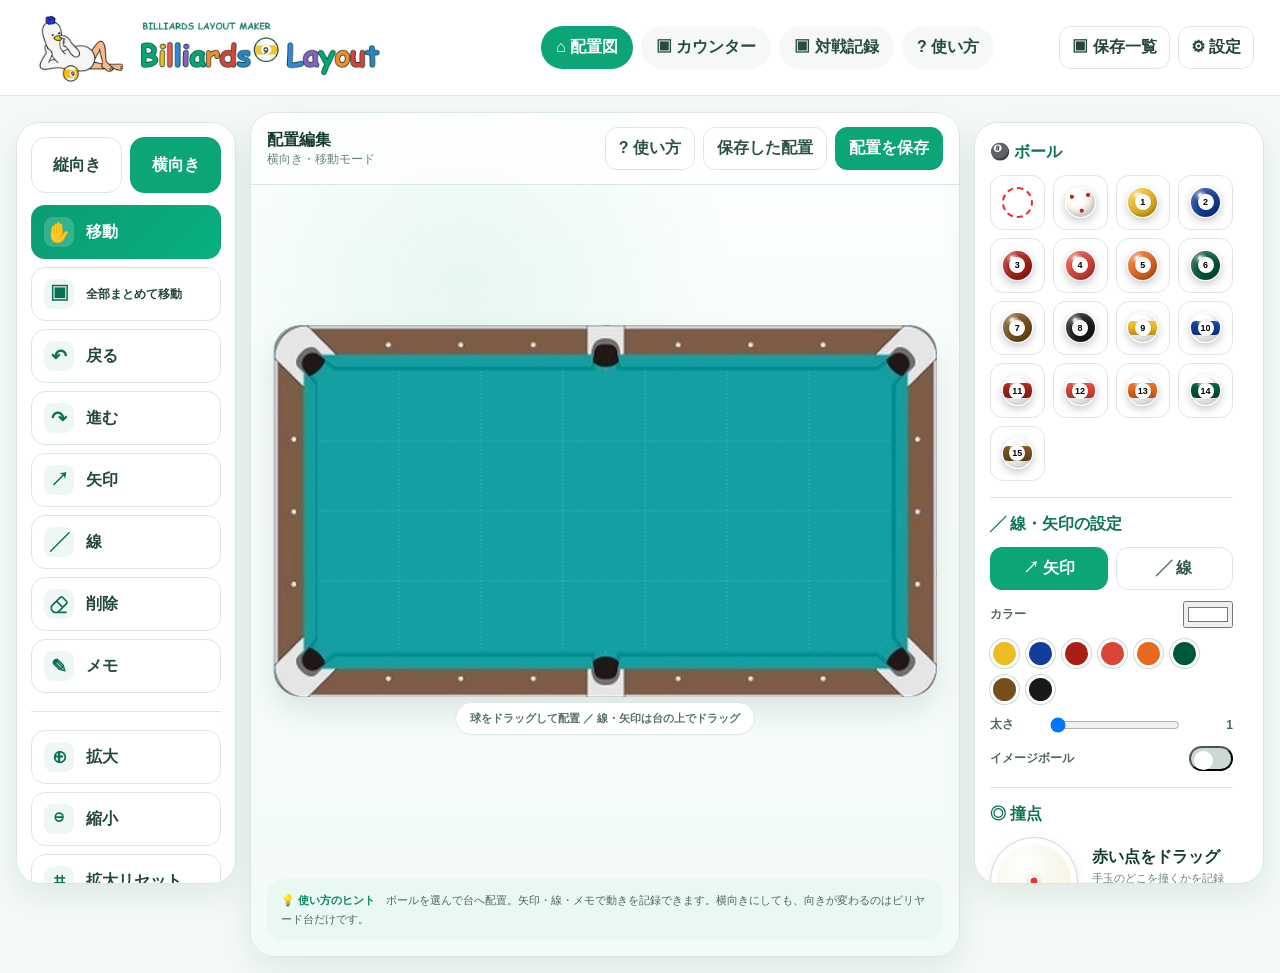
==== commit 02d4ab5e: "Force-refresh counter page before opening same URL" ====
--- a/index.html
+++ b/index.html
@@ -396,7 +396,7 @@
     <img class="brand-logo" src="assets/brand-logo.png" alt="Billiards 9 Layout">
   </div>
   <nav class="topnav">
-    <button class="active">⌂ 配置図</button><button type="button" onclick="location.href='counter.html?v=20260921-2'">▣ カウンター</button><button type="button" onclick="location.href='matches.html'">▣ 対戦記録</button><button id="guideTop">? 使い方</button>
+    <button class="active">⌂ 配置図</button><button type="button" onclick="openCounterPage()">▣ カウンター</button><button type="button" onclick="location.href='matches.html'">▣ 対戦記録</button><button id="guideTop">? 使い方</button>
   </nav>
   <div class="header-actions"><button id="savedTop">▣ 保存一覧</button><button id="guideTop2">⚙ 設定</button></div>
 </header>
@@ -548,6 +548,11 @@
 </dialog>
 
 <script>
+function openCounterPage(){
+  fetch('matches.html',{cache:'reload'})
+    .catch(()=>{})
+    .finally(()=>{ window.location.href='matches.html'; });
+}
 (() => {
 const colors = {
   1:"#edbb22",2:"#113d9c",3:"#a91f16",4:"#dc4438",5:"#e9681f",6:"#00583b",7:"#76501b",8:"#171a18",
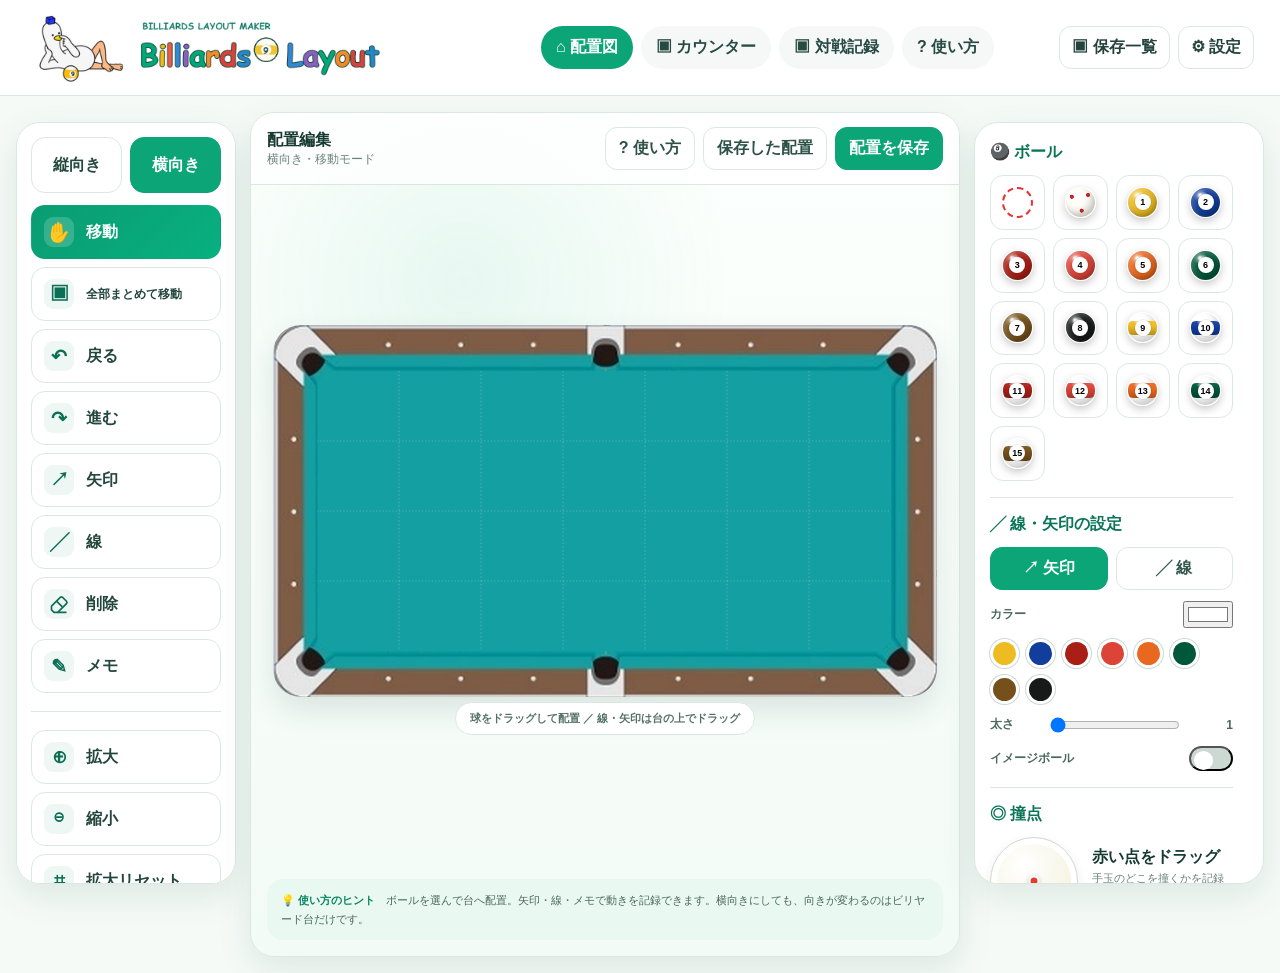
==== commit 56fc593e: "Link match records nav to separate page" ====
--- a/index.html
+++ b/index.html
@@ -396,7 +396,7 @@
     <img class="brand-logo" src="assets/brand-logo.png" alt="Billiards 9 Layout">
   </div>
   <nav class="topnav">
-    <button class="active">⌂ 配置図</button><button type="button" onclick="openCounterPage()">▣ カウンター</button><button type="button" onclick="location.href='matches.html'">▣ 対戦記録</button><button id="guideTop">? 使い方</button>
+    <button class="active">⌂ 配置図</button><button type="button" onclick="openCounterPage()">▣ カウンター</button><button type="button" onclick="window.open('billiards-match-records.html','_blank')">▣ 対戦記録</button><button id="guideTop">? 使い方</button>
   </nav>
   <div class="header-actions"><button id="savedTop">▣ 保存一覧</button><button id="guideTop2">⚙ 設定</button></div>
 </header>
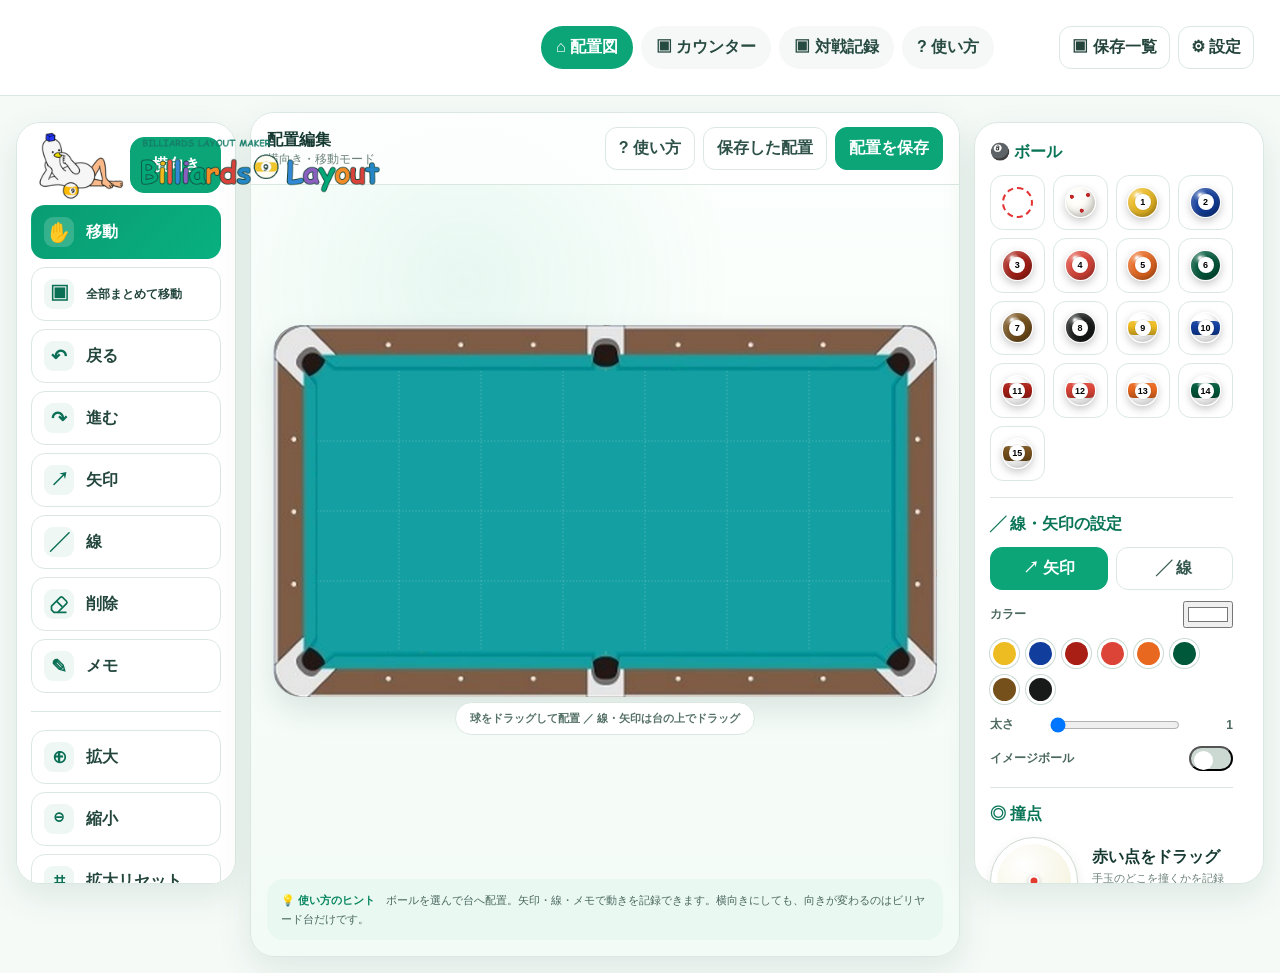
==== commit 4591e8b7: "Align existing brand logo top with orientation panel" ====
--- a/index.html
+++ b/index.html
@@ -369,7 +369,8 @@
 .row input[type="range"]{flex:1 1 auto;min-width:0;max-width:130px;touch-action:none}
 .row #widthValue{min-width:1.5em;text-align:right;flex:none}
 @media(max-width:860px){.stage{padding:16px 10px 48px}#diagram .table.landscape{width:100%}.brand{min-width:0}.brand-logo{width:310px;height:66px}}
-.brand-logo{display:block;width:440px;height:86px;object-fit:contain;object-position:left center;flex:none}
+.brand-logo{display:block;width:440px;height:86px;object-fit:contain;object-position:left top;flex:none;position:absolute;top:122px}
+@media(max-width:860px){.brand-logo{top:calc(100% + 8px)}}
 .brand h1{display:flex;align-items:center;gap:6px}
 .brand-nine{position:relative;width:25px;height:25px;flex:none;border-radius:50%;background:radial-gradient(circle at 30% 23%,#fff 0 6%,transparent 21%),linear-gradient(to bottom,#f9f9f4 0 26%,#e8b624 27% 74%,#f9f9f4 75%);border:1px solid #d6d5c7;box-shadow:inset -3px -3px 5px #66532166,0 2px 4px #0004}
 .brand-nine::after{content:"9";position:absolute;left:50%;top:50%;transform:translate(-50%,-50%);width:13px;height:13px;border-radius:50%;background:#fff;color:#222;display:grid;place-items:center;font-size:9px;font-weight:900;line-height:1}
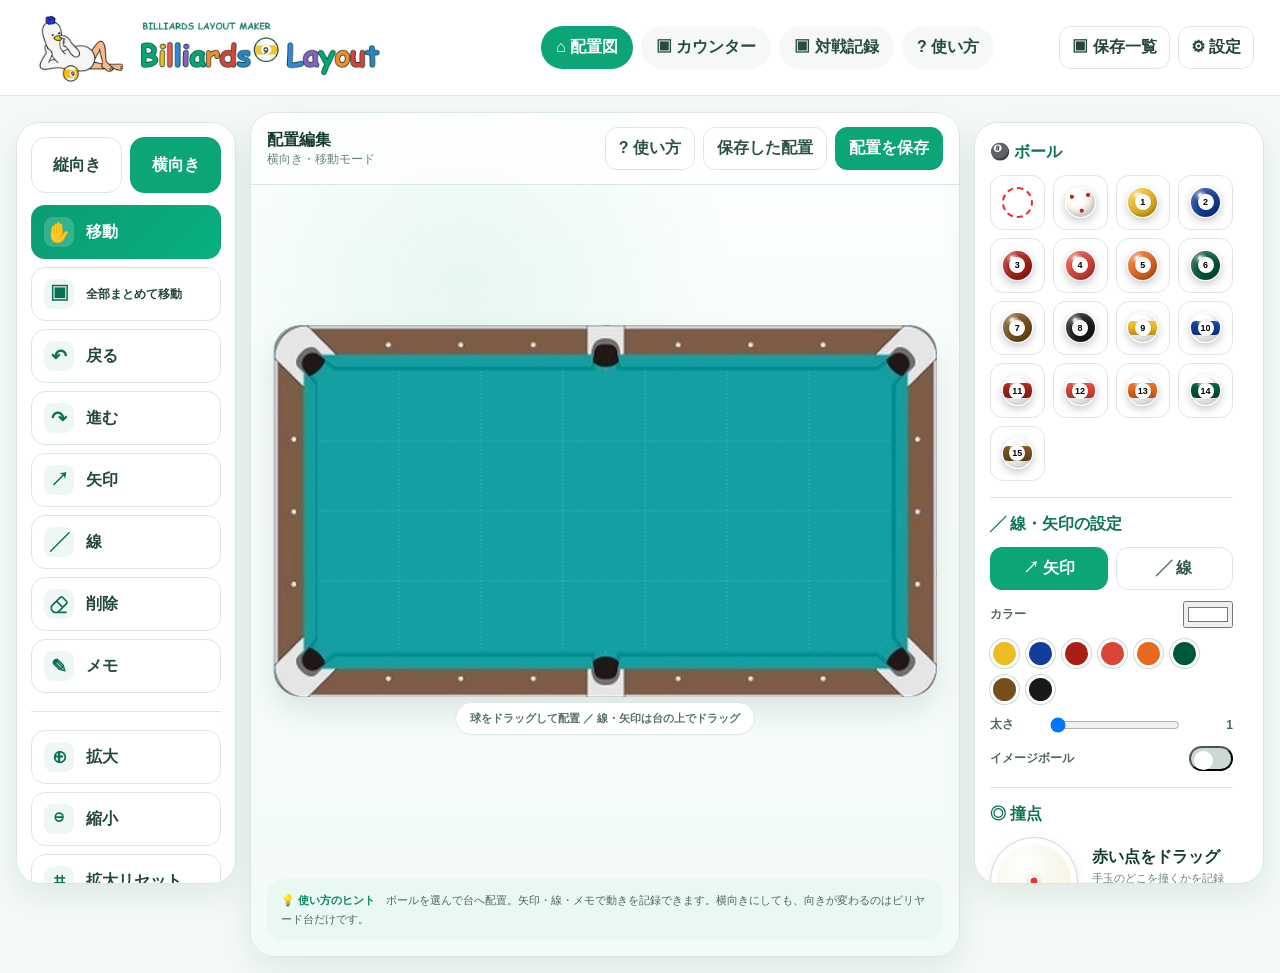
==== commit 97b5a338: "Restore logo position to avoid covering orientation controls" ====
--- a/index.html
+++ b/index.html
@@ -369,8 +369,7 @@
 .row input[type="range"]{flex:1 1 auto;min-width:0;max-width:130px;touch-action:none}
 .row #widthValue{min-width:1.5em;text-align:right;flex:none}
 @media(max-width:860px){.stage{padding:16px 10px 48px}#diagram .table.landscape{width:100%}.brand{min-width:0}.brand-logo{width:310px;height:66px}}
-.brand-logo{display:block;width:440px;height:86px;object-fit:contain;object-position:left top;flex:none;position:absolute;top:122px}
-@media(max-width:860px){.brand-logo{top:calc(100% + 8px)}}
+.brand-logo{display:block;width:440px;height:86px;object-fit:contain;object-position:left center;flex:none}
 .brand h1{display:flex;align-items:center;gap:6px}
 .brand-nine{position:relative;width:25px;height:25px;flex:none;border-radius:50%;background:radial-gradient(circle at 30% 23%,#fff 0 6%,transparent 21%),linear-gradient(to bottom,#f9f9f4 0 26%,#e8b624 27% 74%,#f9f9f4 75%);border:1px solid #d6d5c7;box-shadow:inset -3px -3px 5px #66532166,0 2px 4px #0004}
 .brand-nine::after{content:"9";position:absolute;left:50%;top:50%;transform:translate(-50%,-50%);width:13px;height:13px;border-radius:50%;background:#fff;color:#222;display:grid;place-items:center;font-size:9px;font-weight:900;line-height:1}
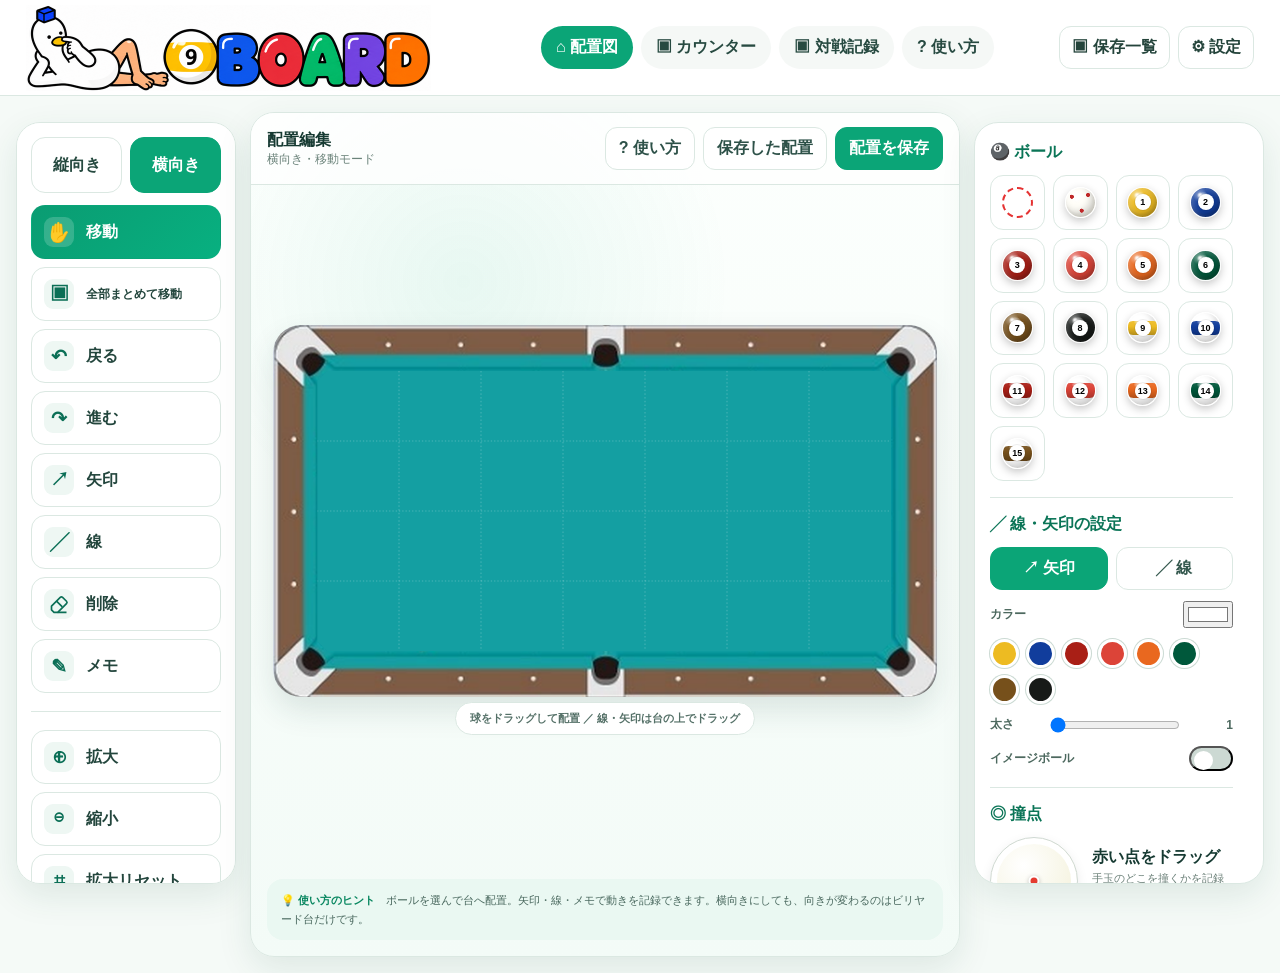
==== commit 8b268a79: "Replace header logo with supplied 9BOARD image and refresh image cache" ====
--- a/index.html
+++ b/index.html
@@ -393,7 +393,7 @@
 <body>
 <header class="app-header">
   <div class="brand">
-    <img class="brand-logo" src="assets/brand-logo.png" alt="Billiards 9 Layout">
+    <img class="brand-logo" src="assets/brand-logo.png?v=9board-20260930" alt="9BOARD">
   </div>
   <nav class="topnav">
     <button class="active">⌂ 配置図</button><button type="button" onclick="openCounterPage()">▣ カウンター</button><button type="button" onclick="window.open('billiards-match-records.html','_blank')">▣ 対戦記録</button><button id="guideTop">? 使い方</button>
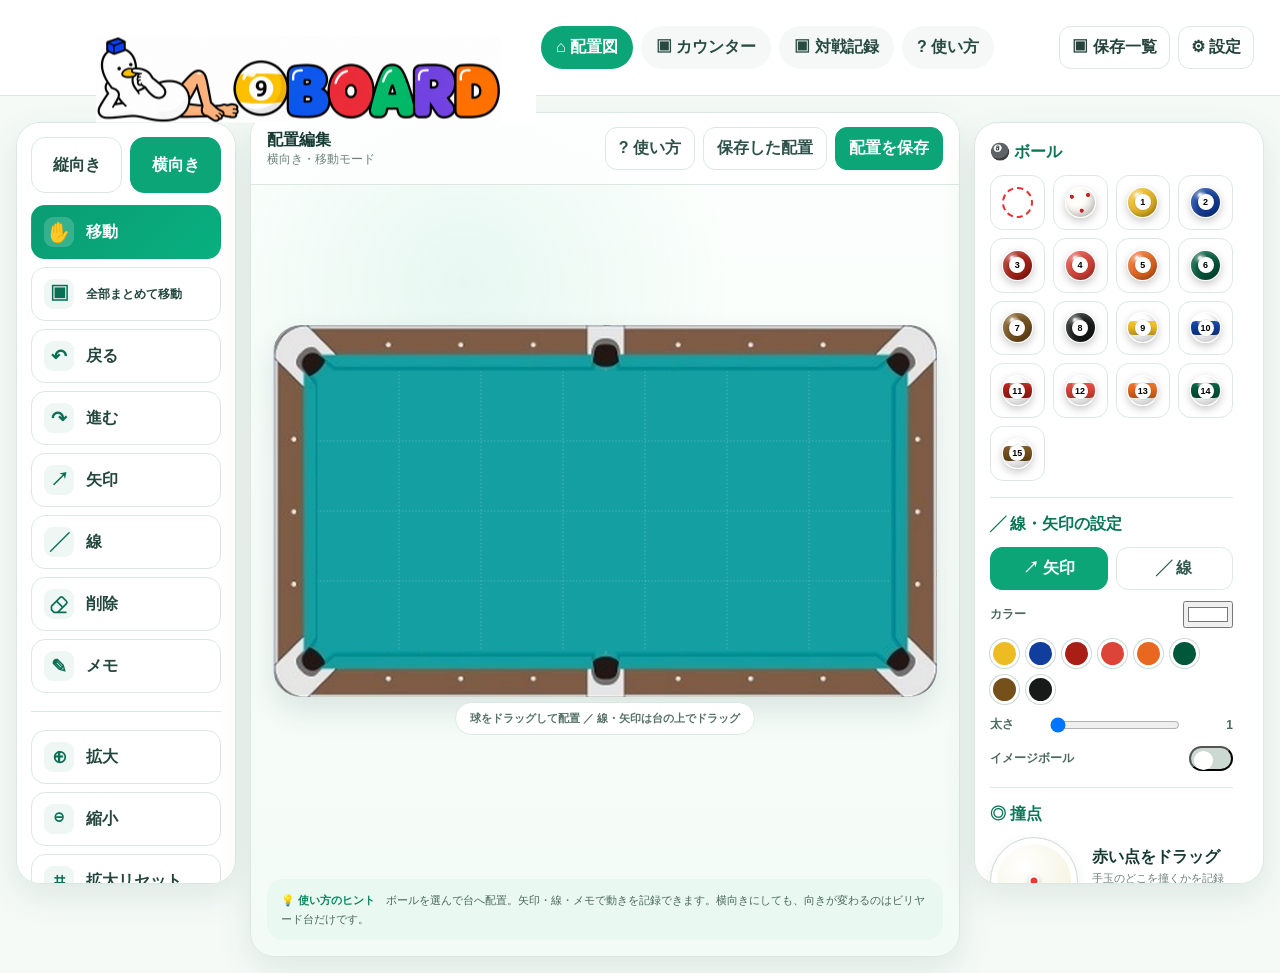
==== commit fc6e74ad: "Align logo bottom with left panel and bird above landscape button" ====
--- a/index.html
+++ b/index.html
@@ -369,7 +369,9 @@
 .row input[type="range"]{flex:1 1 auto;min-width:0;max-width:130px;touch-action:none}
 .row #widthValue{min-width:1.5em;text-align:right;flex:none}
 @media(max-width:860px){.stage{padding:16px 10px 48px}#diagram .table.landscape{width:100%}.brand{min-width:0}.brand-logo{width:310px;height:66px}}
-.brand-logo{display:block;width:440px;height:86px;object-fit:contain;object-position:left center;flex:none}
+.brand-logo{display:block;width:440px;height:86px;object-fit:contain;object-position:left center;flex:none;position:relative;transform:translate(calc(max(0px,(100vw - 1536px)/2) + 70px),31.5px)}
+@media(max-width:1100px){.brand-logo{transform:translate(48px,31.5px)}}
+@media(max-width:860px){.brand-logo{transform:translate(-38px,18px)}}
 .brand h1{display:flex;align-items:center;gap:6px}
 .brand-nine{position:relative;width:25px;height:25px;flex:none;border-radius:50%;background:radial-gradient(circle at 30% 23%,#fff 0 6%,transparent 21%),linear-gradient(to bottom,#f9f9f4 0 26%,#e8b624 27% 74%,#f9f9f4 75%);border:1px solid #d6d5c7;box-shadow:inset -3px -3px 5px #66532166,0 2px 4px #0004}
 .brand-nine::after{content:"9";position:absolute;left:50%;top:50%;transform:translate(-50%,-50%);width:13px;height:13px;border-radius:50%;background:#fff;color:#222;display:grid;place-items:center;font-size:9px;font-weight:900;line-height:1}
